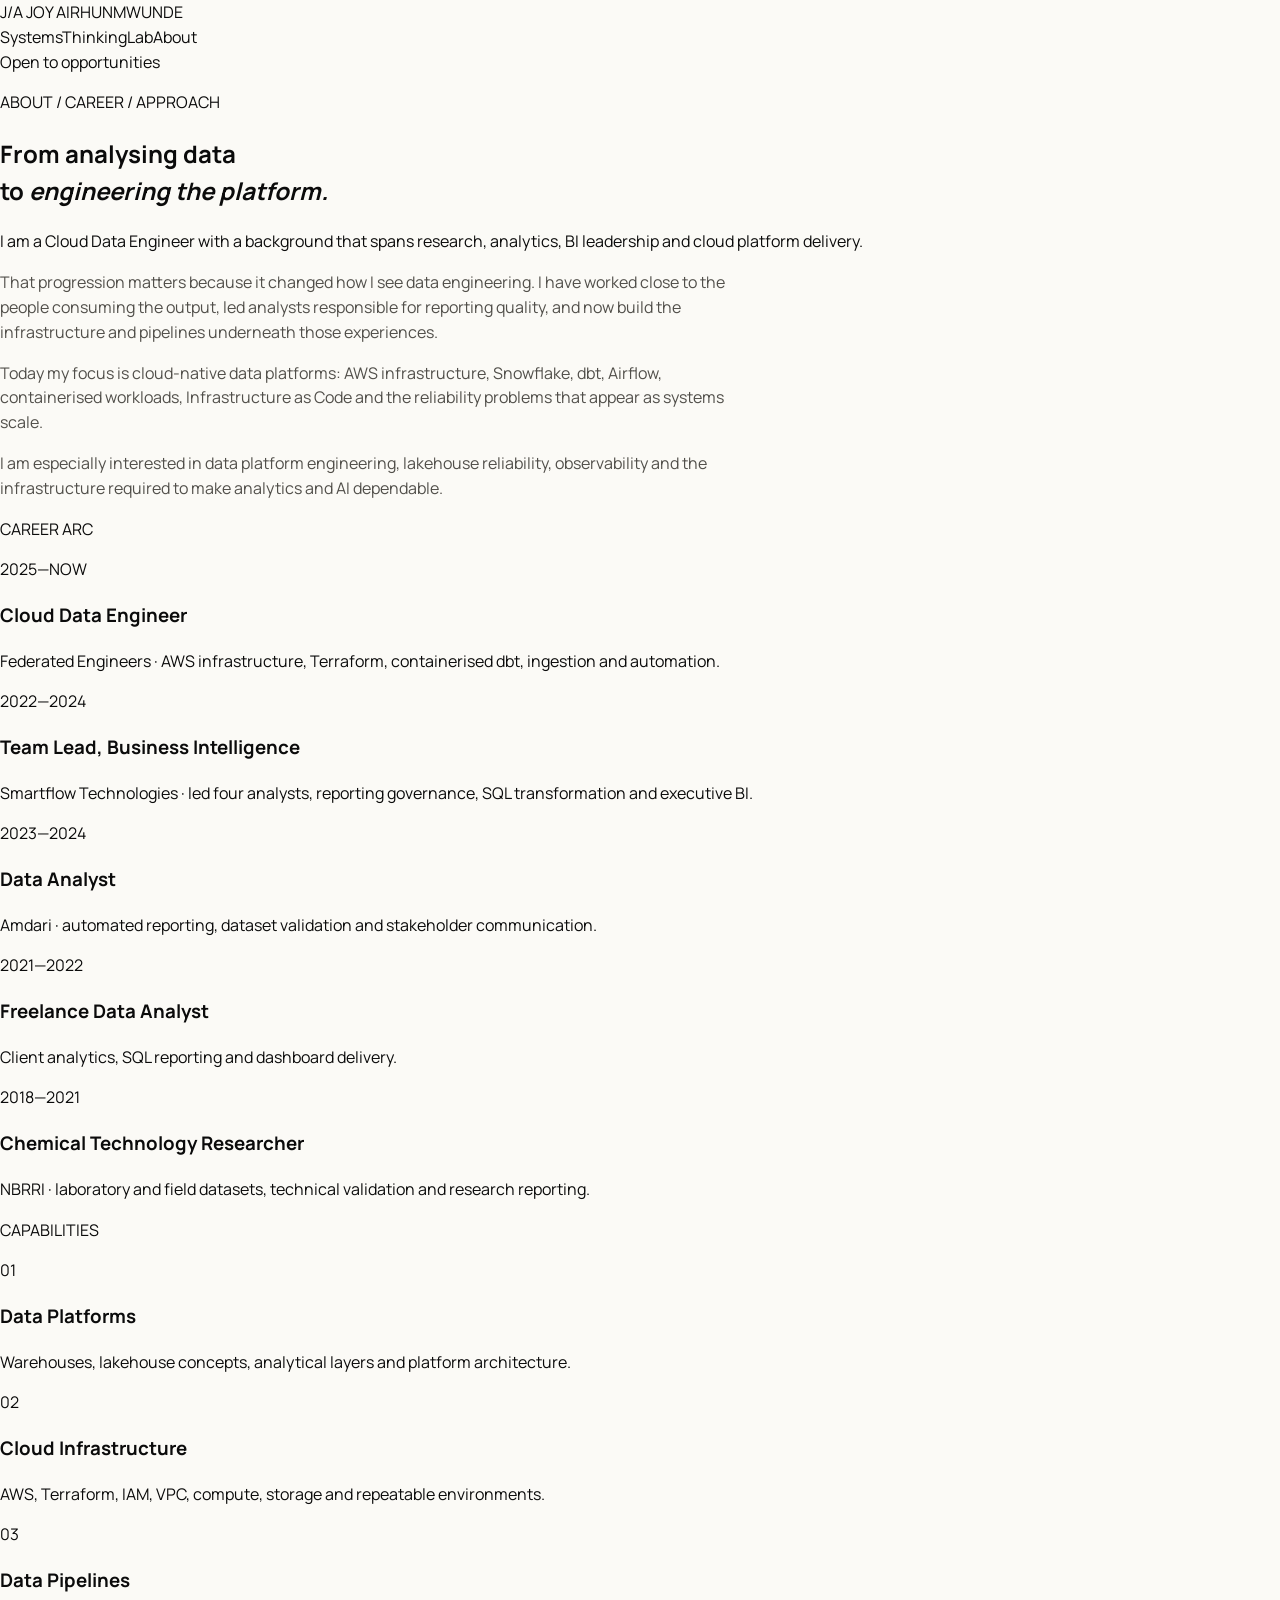
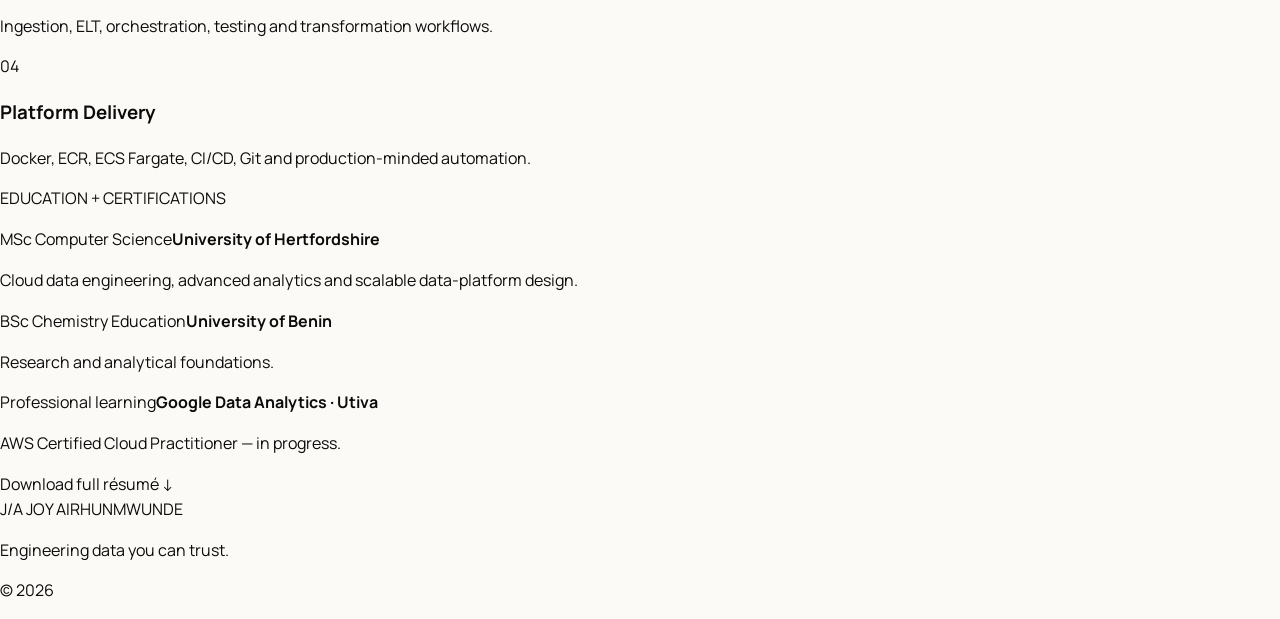
==== about.html @ 8284848e "Add files via upload" ====
<!doctype html><html lang="en"><head><meta charset="utf-8"><meta name="viewport" content="width=device-width,initial-scale=1"><title>About — Joy Airhunmwunde</title><meta name="description" content="About Joy Airhunmwunde, cloud data engineer and data platform builder."><link rel="preconnect" href="https://fonts.googleapis.com"><link rel="preconnect" href="https://fonts.gstatic.com" crossorigin><link href="https://fonts.googleapis.com/css2?family=DM+Mono:wght@400;500&family=Manrope:wght@400;500;600;700;800&display=swap" rel="stylesheet"><link rel="stylesheet" href="styles.css"></head><body>
<header class="site-nav"><a class="wordmark" href="index.html"><span>J/A</span> JOY AIRHUNMWUNDE</a><nav class="desktop-nav"><a href="systems.html">Systems</a><a href="thinking.html">Thinking</a><a href="lab.html">Lab</a><a class="active" href="about.html">About</a></nav><div class="nav-end"><a class="availability" href="mailto:airhunmwundejoy@gmail.com"><i></i> Open to opportunities</a><button class="menu-toggle">Menu</button></div></header><div class="mobile-menu"><a href="systems.html">Systems</a><a href="thinking.html">Thinking</a><a href="lab.html">Lab</a><a href="about.html">About</a></div>
<main><section class="page-hero light-section about-hero"><p class="mono reveal">ABOUT / CAREER / APPROACH</p><h1 class="reveal">From analysing data<br>to <em>engineering the platform.</em></h1></section>
<section class="story section light-section"><div class="story-lead reveal">I am a Cloud Data Engineer with a background that spans research, analytics, BI leadership and cloud platform delivery.</div><div class="story-copy reveal"><p>That progression matters because it changed how I see data engineering. I have worked close to the people consuming the output, led analysts responsible for reporting quality, and now build the infrastructure and pipelines underneath those experiences.</p><p>Today my focus is cloud-native data platforms: AWS infrastructure, Snowflake, dbt, Airflow, containerised workloads, Infrastructure as Code and the reliability problems that appear as systems scale.</p><p>I am especially interested in data platform engineering, lakehouse reliability, observability and the infrastructure required to make analytics and AI dependable.</p></div></section>
<section class="career section muted-section"><p class="section-label mono">CAREER ARC</p><div class="career-list"><article><span>2025—NOW</span><div><h3>Cloud Data Engineer</h3><p>Federated Engineers · AWS infrastructure, Terraform, containerised dbt, ingestion and automation.</p></div></article><article><span>2022—2024</span><div><h3>Team Lead, Business Intelligence</h3><p>Smartflow Technologies · led four analysts, reporting governance, SQL transformation and executive BI.</p></div></article><article><span>2023—2024</span><div><h3>Data Analyst</h3><p>Amdari · automated reporting, dataset validation and stakeholder communication.</p></div></article><article><span>2021—2022</span><div><h3>Freelance Data Analyst</h3><p>Client analytics, SQL reporting and dashboard delivery.</p></div></article><article><span>2018—2021</span><div><h3>Chemical Technology Researcher</h3><p>NBRRI · laboratory and field datasets, technical validation and research reporting.</p></div></article></div></section>
<section class="capabilities section dark-section"><p class="section-label mono">CAPABILITIES</p><div class="cap-grid"><article><span>01</span><h3>Data Platforms</h3><p>Warehouses, lakehouse concepts, analytical layers and platform architecture.</p></article><article><span>02</span><h3>Cloud Infrastructure</h3><p>AWS, Terraform, IAM, VPC, compute, storage and repeatable environments.</p></article><article><span>03</span><h3>Data Pipelines</h3><p>Ingestion, ELT, orchestration, testing and transformation workflows.</p></article><article><span>04</span><h3>Platform Delivery</h3><p>Docker, ECR, ECS Fargate, CI/CD, Git and production-minded automation.</p></article></div></section>
<section class="credentials section light-section"><p class="section-label mono">EDUCATION + CERTIFICATIONS</p><div class="credential-grid"><article><span>MSc Computer Science</span><b>University of Hertfordshire</b><p>Cloud data engineering, advanced analytics and scalable data-platform design.</p></article><article><span>BSc Chemistry Education</span><b>University of Benin</b><p>Research and analytical foundations.</p></article><article><span>Professional learning</span><b>Google Data Analytics · Utiva</b><p>AWS Certified Cloud Practitioner — in progress.</p></article></div><a class="resume-button" href="Joy_Airhunmwunde_Resume.docx" download>Download full résumé ↓</a></section>
</main><footer><a class="wordmark" href="index.html"><span>J/A</span> JOY AIRHUNMWUNDE</a><p>Engineering data you can trust.</p><p>© <span id="year"></span></p></footer><script src="script.js"></script></body></html>
---- styles.css ----
:root{--ink:#0b0b0b;--paper:#f4f0e8;--paper2:#fbfaf6;--lime:#d6f04a;--olive:#9da62d;--line:#d7d0c4;--muted:#6e6a63;--serif:'Playfair Display',Georgia,serif;--sans:'Manrope',Arial,sans-serif;--max:1440px}
*{box-sizing:border-box}html{scroll-behavior:smooth}body{margin:0;background:var(--paper2);color:var(--ink);font-family:var(--sans);line-height:1.55}a{text-decoration:none;color:inherit}img{max-width:100%;display:block}.eyebrow{font-size:11px;letter-spacing:.18em;text-transform:uppercase;font-weight:700;color:#899126;margin:0 0 14px}.editorial-nav{height:74px;background:#050505;color:#fff;display:grid;grid-template-columns:1fr auto 1fr;align-items:center;padding:0 4vw;position:sticky;top:0;z-index:50;border-bottom:1px solid #181818}.joymark{font:600 22px var(--sans);letter-spacing:.06em}.joymark span{color:var(--lime)}.editorial-nav nav{display:flex;gap:34px;font-size:11px;text-transform:uppercase;letter-spacing:.08em}.editorial-nav nav a{padding:28px 0 22px;border-bottom:2px solid transparent}.editorial-nav nav a:hover{border-color:var(--lime)}.nav-resume{justify-self:end;border:1px solid #706f64;border-radius:4px;padding:11px 17px;font-size:11px;text-transform:uppercase;letter-spacing:.08em}.menu-toggle{display:none;background:none;border:0;color:#fff}.mobile-menu{display:none}
.editorial-hero{min-height:650px;background:#111;color:#fff;display:grid;grid-template-columns:.95fr 1.05fr;position:relative;overflow:hidden}.hero-copy{padding:88px 5.5vw 72px;display:flex;flex-direction:column;justify-content:center;background:radial-gradient(circle at 70% 35%,#242115 0,transparent 42%),linear-gradient(105deg,#0b0b0b 0%,#16140e 100%)}.hero-copy h1{font:600 clamp(64px,7vw,112px)/.92 var(--serif);margin:0 0 24px}.hero-copy h1 em{font-style:normal;color:var(--lime)}.hero-copy h2{font:500 clamp(22px,2vw,34px)/1.25 var(--serif);max-width:650px;margin:0 0 18px}.lede{max-width:670px;color:#d8d3c9;font-size:16px}.hero-actions{display:flex;gap:18px;align-items:center;margin-top:28px}.primary-btn{background:var(--lime);color:#0a0a0a;padding:15px 22px;font-size:11px;font-weight:800;text-transform:uppercase;letter-spacing:.06em;border-radius:2px}.quiet-link{font-size:12px;text-transform:uppercase;letter-spacing:.06em}.hero-photo{min-height:650px}.photo-slot{position:relative;overflow:hidden;background:linear-gradient(145deg,#29271e,#0f0f0f)}.photo-slot:before{content:"";position:absolute;inset:0;background:repeating-linear-gradient(135deg,rgba(255,255,255,.025) 0 1px,transparent 1px 20px)}.photo-label{position:absolute;left:28px;bottom:26px;padding:14px 16px;background:rgba(0,0,0,.58);backdrop-filter:blur(10px);color:#fff;border:1px solid rgba(255,255,255,.18);display:grid;gap:2px;z-index:2}.photo-label span{color:var(--lime);font-size:10px}.photo-label b{font-size:11px;letter-spacing:.12em}.photo-label small{font-size:10px;color:#cac6bc}.vertical-note{position:absolute;right:14px;top:50%;writing-mode:vertical-rl;transform:rotate(180deg);font-size:9px;letter-spacing:.22em;color:#89836f}.intro-strip{background:#050505;color:#d9d4c8;display:flex;justify-content:center;gap:34px;padding:16px 20px;font-size:10px;text-transform:uppercase;letter-spacing:.12em}.intro-strip span{color:var(--lime)}
.story-section{max-width:var(--max);margin:auto;display:grid;grid-template-columns:70px .8fr 1.35fr;gap:42px;padding:92px 4vw}.section-number{font:600 15px var(--serif);color:#8f8b82}.story-photo{min-height:430px;background:linear-gradient(145deg,#514c3c,#171612)}.story-copy h2{font:600 clamp(34px,4vw,62px)/1.08 var(--serif);margin:0 0 24px}.story-copy h2 em{color:#777d1d;font-weight:500}.story-copy p{color:#514f4a;max-width:760px}.text-arrow{display:inline-block;margin-top:15px;font-size:11px;text-transform:uppercase;letter-spacing:.08em;border-bottom:1px solid #111;padding-bottom:4px}
.journey{border-top:1px solid var(--line);border-bottom:1px solid var(--line);padding:44px 4vw;max-width:var(--max);margin:auto}.journey-line{display:grid;grid-template-columns:1fr auto 1fr auto 1fr auto 1fr;align-items:center;gap:24px}.journey-line div{display:grid;gap:3px}.journey-line span{font-size:10px;color:#8f8b82}.journey-line b{font:600 20px var(--serif)}.journey-line small{font-size:11px;color:var(--muted)}.journey-line i{font-style:normal;color:#a7a098}.journey-line .active b{color:#899126}
.graduation-section{max-width:var(--max);margin:70px auto 0;display:grid;grid-template-columns:1.05fr .95fr;background:#e8e0d3}.grad-photo{min-height:580px;background:linear-gradient(155deg,#394532,#9da68e 40%,#18201b)}.grad-copy{padding:70px 5vw}.grad-copy h2{font:600 clamp(60px,7vw,112px)/.9 var(--serif);margin:0}.grad-copy h2 span{color:#8d971b}.grad-copy h3{font:600 clamp(30px,3vw,48px) var(--serif);margin:16px 0 26px}.grad-copy>p{color:#57534c;max-width:600px}.grad-research{margin-top:42px;padding-top:26px;border-top:1px solid #bfb6a7;display:grid;gap:8px}.grad-research small{font-size:9px;letter-spacing:.15em}.grad-research b{font:600 18px var(--serif)}.grad-research a{font-size:10px;text-transform:uppercase;letter-spacing:.08em;color:#747c13;margin-top:8px}
.selected-work{margin-top:0;background:#050505;color:#fff;padding:88px 4vw}.work-head{max-width:var(--max);margin:auto;display:flex;justify-content:space-between;align-items:end;gap:50px;padding-bottom:44px}.work-head h2{font:600 clamp(44px,5vw,75px)/1 var(--serif);margin:0}.work-head h2 em{color:var(--lime)}.work-head>p{max-width:480px;color:#b9b4aa}.editorial-project{max-width:var(--max);margin:0 auto;border-top:1px solid #242424;display:grid;grid-template-columns:70px 1.2fr 1fr;gap:42px;padding:46px 0;align-items:center}.editorial-project.reverse .project-visual{order:3}.project-index{font:600 18px var(--serif);color:var(--lime)}.project-copy h3{font:600 clamp(34px,4vw,56px) var(--serif);margin:0 0 12px}.project-copy p{color:#b9b4aa}.project-copy>a{font-size:10px;text-transform:uppercase;letter-spacing:.09em;color:var(--lime)}.project-tags{font-size:9px;letter-spacing:.12em;color:#8c887f;margin:22px 0}.project-visual{min-height:270px;border:1px solid #2a2a2a;background:#0c0c0c;display:flex;align-items:center;justify-content:center;gap:12px;padding:24px;overflow:hidden;position:relative}.project-visual:after{content:"";position:absolute;inset:0;background:radial-gradient(circle at 60% 40%,rgba(214,240,74,.12),transparent 30%)}.cloud-visual span{border:1px solid #494949;padding:12px 14px;font-size:11px;z-index:1}.cloud-visual i{color:var(--lime);font-style:normal;z-index:1}.migration-visual{flex-direction:column;text-align:center}.migration-visual strong{font:600 58px var(--serif);color:var(--lime)}.migration-visual small{color:#aaa}.migration-visual div{font-size:10px;color:#ded9d0}.migration-visual i{font-style:normal;color:var(--lime)}.research-visual{display:grid;grid-template-columns:repeat(3,1fr);gap:10px}.research-visual div{padding:28px 12px;border:1px solid #282828;text-align:center;z-index:1}.research-visual strong{display:block;font:600 36px var(--serif);color:var(--lime)}.research-visual small{font-size:9px;color:#999}
.philosophy-editorial{max-width:var(--max);margin:auto;padding:90px 4vw}.philosophy-editorial h2{font:600 clamp(40px,5vw,70px)/1.05 var(--serif);max-width:900px;margin:0 0 50px}.philosophy-editorial h2 em{color:#838b1a}.principles{display:grid;grid-template-columns:repeat(3,1fr);gap:1px;background:var(--line);border:1px solid var(--line)}.principles article{background:var(--paper2);padding:34px}.principles span{font-size:10px;color:#999}.principles h3{font:600 23px var(--serif)}.principles p{color:var(--muted);font-size:13px}
.beyond{background:#ede8dd;padding:82px 4vw;display:grid;grid-template-columns:.8fr 1.2fr;gap:60px}.beyond-copy{max-width:540px;justify-self:end}.beyond h2{font:600 clamp(40px,5vw,68px)/1.05 var(--serif);margin:0 0 20px}.beyond h2 em{color:#80881b}.primary-btn.dark{background:#101010;color:#fff;display:inline-block;margin-top:18px}.beyond-grid{display:grid;grid-template-columns:repeat(3,1fr);gap:14px}.beyond-grid a{background:#f8f5ee;border:1px solid #d9d1c2;padding:28px;min-height:220px;display:flex;flex-direction:column}.beyond-grid small{font-size:9px;letter-spacing:.12em;color:#8d941d}.beyond-grid b{font:600 21px var(--serif);margin:24px 0 auto}.beyond-grid span{font-size:10px;text-transform:uppercase;letter-spacing:.08em}
.photo-break{min-height:450px;background:linear-gradient(110deg,#302d27,#0c0c0c);max-width:var(--max);margin:0 auto;display:flex;align-items:center;justify-content:center}.photo-break blockquote{position:relative;z-index:2;color:#fff;font:600 clamp(32px,4vw,58px) var(--serif);max-width:900px;text-align:center;padding:40px}.editorial-contact{background:#050505;color:#fff;padding:100px 4vw;text-align:center}.editorial-contact h2{font:600 clamp(56px,7vw,110px)/.92 var(--serif);margin:0}.editorial-contact h2 em{color:var(--lime)}.editorial-contact>p{max-width:700px;margin:28px auto;color:#b9b4aa}.contact-links{display:flex;justify-content:center;gap:14px;flex-wrap:wrap}.contact-links a{border:1px solid #444;padding:12px 18px;font-size:10px;text-transform:uppercase;letter-spacing:.09em}.editorial-footer{background:#050505;color:#8d8a84;border-top:1px solid #1c1c1c;padding:28px 4vw;display:flex;justify-content:space-between;align-items:center;font-size:10px}.editorial-footer .joymark{color:#fff}
/* internal pages */.inner-page{background:var(--paper2)}.inner-hero{padding:120px 5vw 70px;background:#0a0a0a;color:#fff}.inner-hero h1{font:600 clamp(58px,8vw,120px)/.9 var(--serif);margin:0}.inner-hero p{max-width:720px;color:#c7c1b7}.content-wrap{max-width:1200px;margin:auto;padding:80px 4vw}.case{padding:45px 0;border-bottom:1px solid var(--line)}.case h2{font:600 44px var(--serif)}.case-grid{display:grid;grid-template-columns:.7fr 1.3fr;gap:50px}.case aside{font-size:11px;text-transform:uppercase;letter-spacing:.1em;color:#7a796f}.case p{color:#5d5952}.note-grid{display:grid;grid-template-columns:repeat(2,1fr);gap:20px}.note{padding:30px;border:1px solid var(--line);background:#fff}.note h2{font:600 30px var(--serif)}
@media(max-width:980px){.editorial-nav{grid-template-columns:1fr auto}.editorial-nav nav,.nav-resume{display:none}.menu-toggle{display:block}.editorial-nav.open + .mobile-menu{display:flex}.mobile-menu{position:fixed;top:74px;left:0;right:0;background:#090909;color:#fff;z-index:49;flex-direction:column;padding:24px 5vw;gap:18px}.editorial-hero,.story-section,.graduation-section,.beyond{grid-template-columns:1fr}.hero-photo{min-height:520px}.vertical-note{display:none}.story-section{grid-template-columns:1fr}.section-number{display:none}.journey-line{grid-template-columns:1fr 1fr;gap:24px}.journey-line i{display:none}.editorial-project,.editorial-project.reverse{grid-template-columns:1fr}.editorial-project.reverse .project-visual{order:initial}.project-index{display:none}.principles,.beyond-grid{grid-template-columns:1fr}.beyond-copy{justify-self:start}.case-grid,.note-grid{grid-template-columns:1fr}}
@media(max-width:620px){.editorial-nav{padding:0 20px}.hero-copy{padding:64px 22px}.editorial-hero{grid-template-columns:1fr}.hero-copy h1{font-size:62px}.hero-photo{min-height:420px}.intro-strip{display:none}.story-section,.journey,.selected-work,.philosophy-editorial,.beyond,.editorial-contact{padding-left:22px;padding-right:22px}.story-photo{min-height:360px}.journey-line{grid-template-columns:1fr}.grad-copy{padding:52px 24px}.grad-photo{min-height:420px}.work-head{display:block}.work-head>p{margin-top:20px}.project-visual{min-height:230px}.research-visual{grid-template-columns:1fr}.editorial-footer{padding:24px 22px;flex-direction:column;gap:8px}.contact-links{flex-direction:column}.contact-links a{width:100%}}
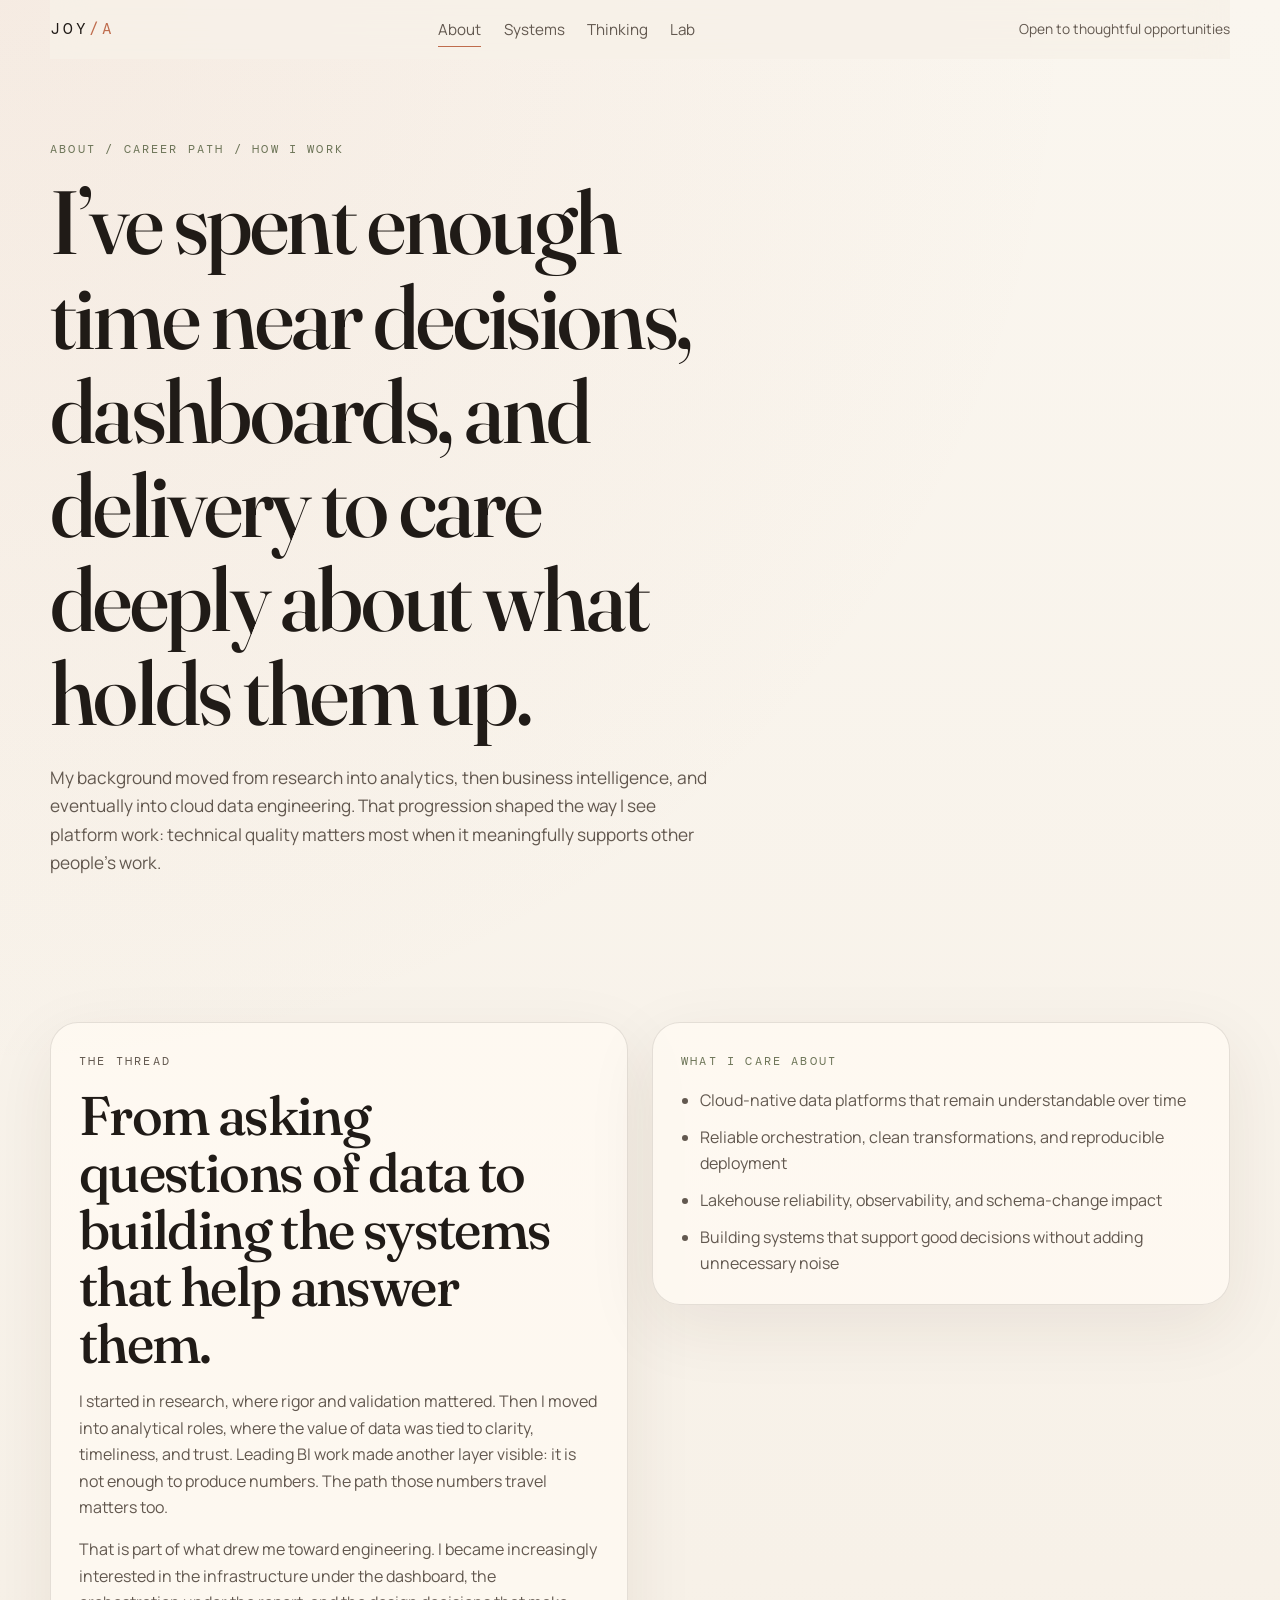
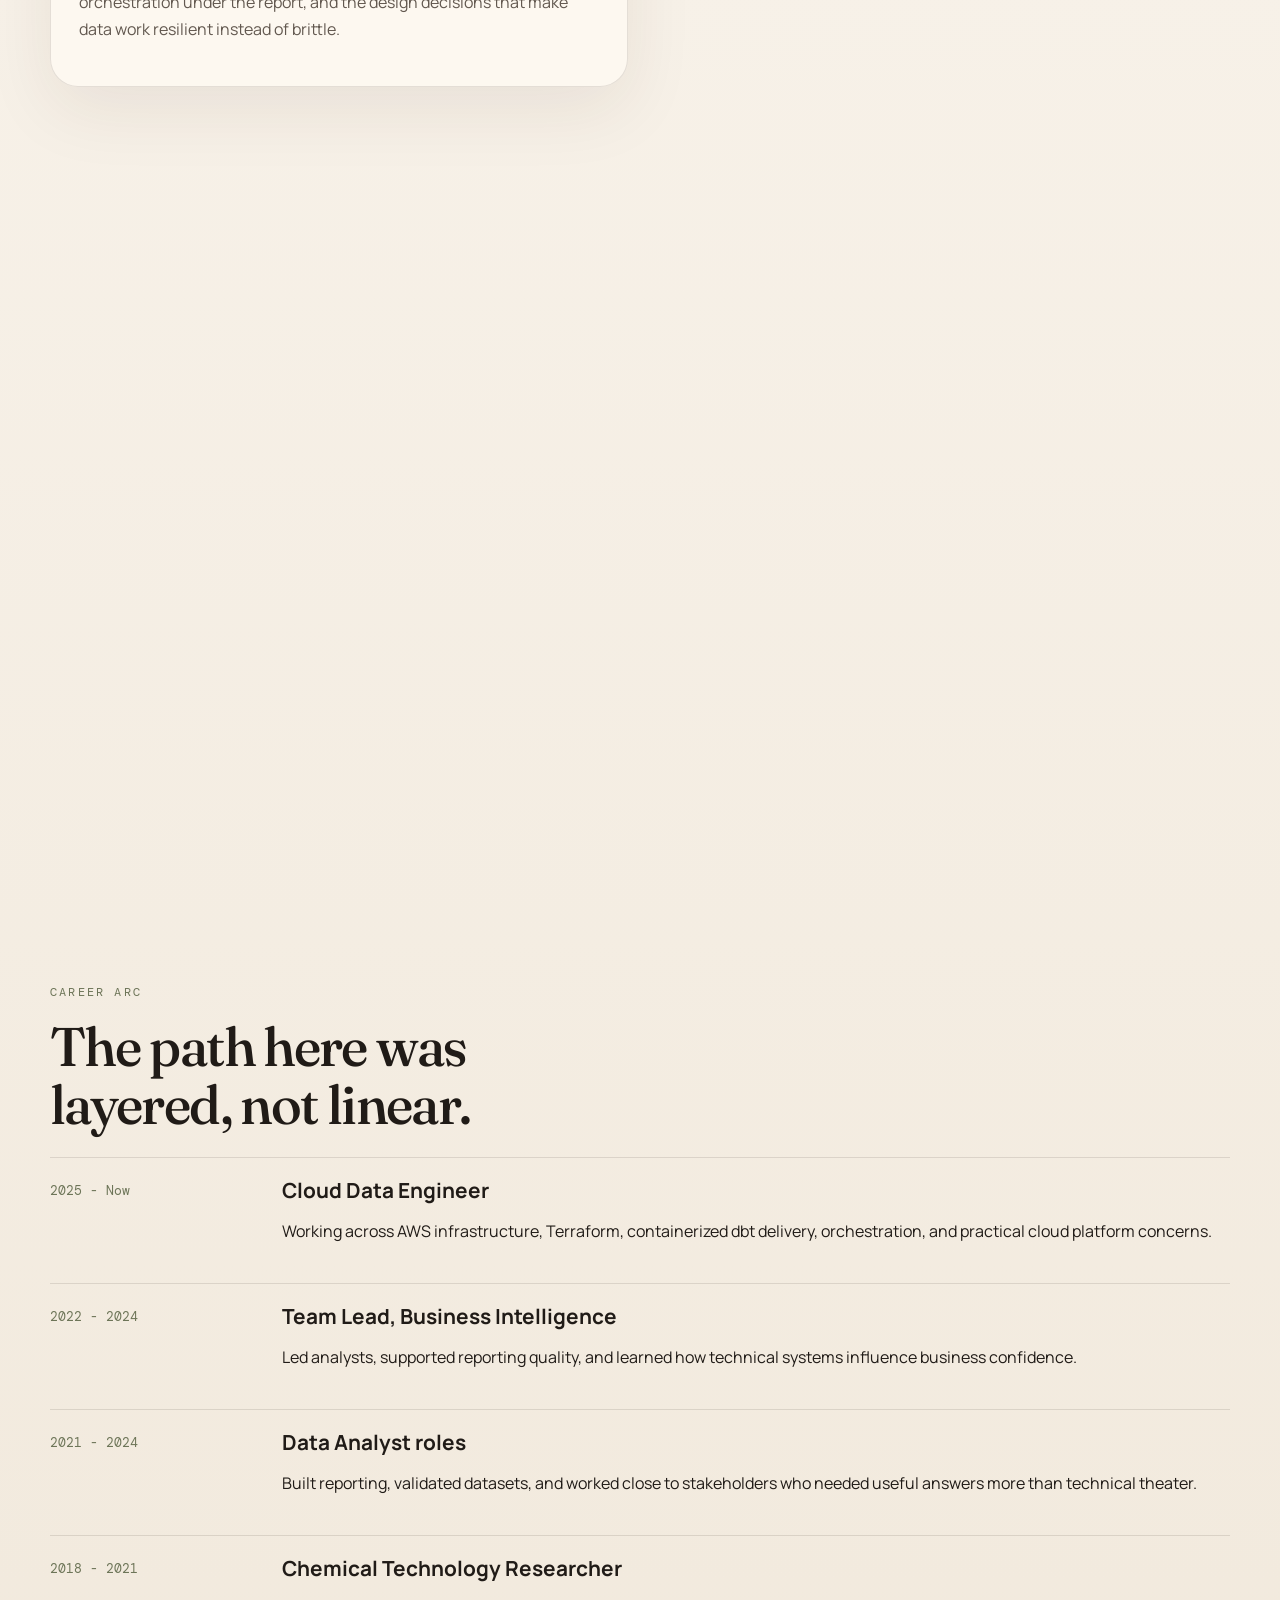
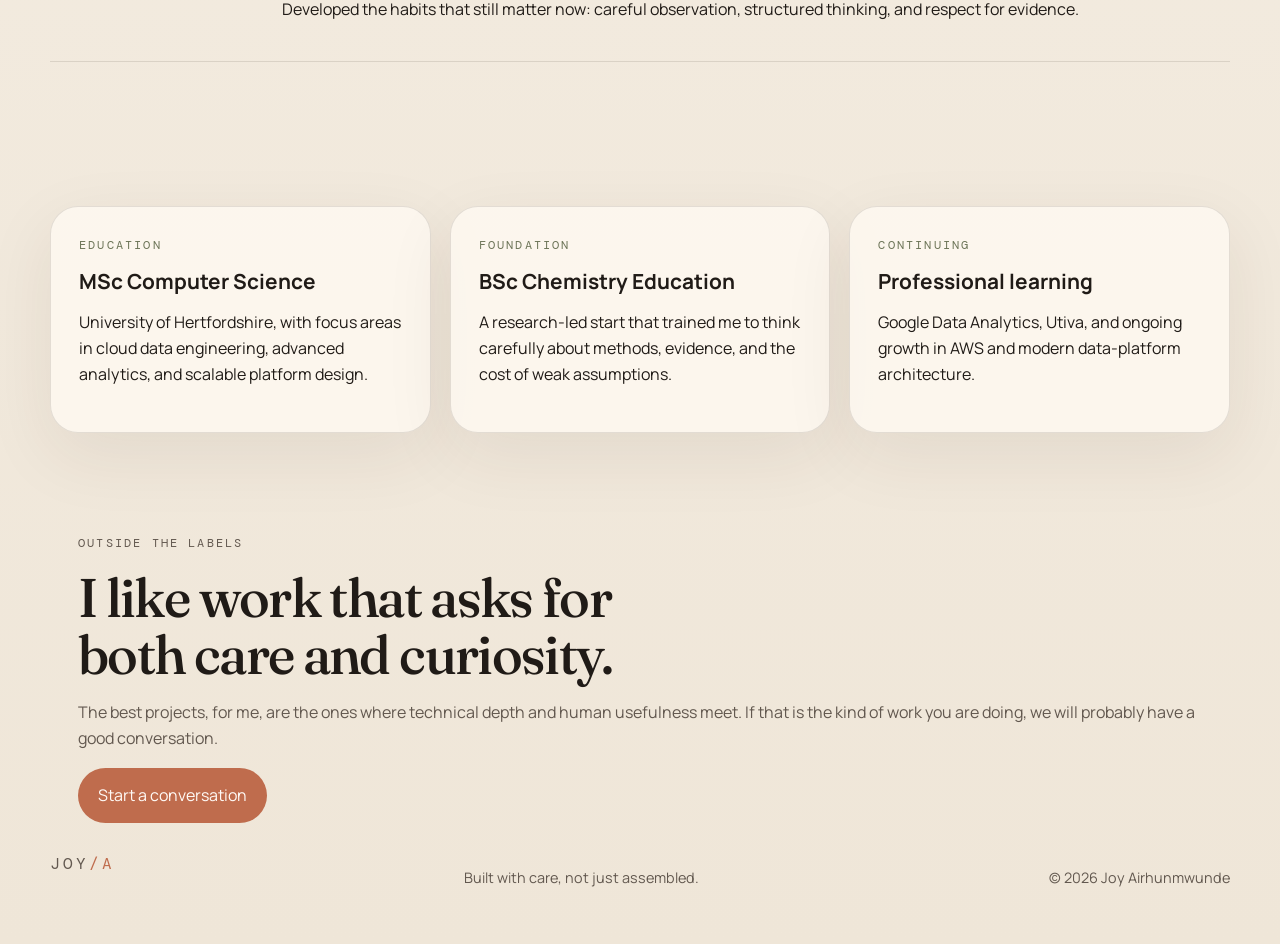
==== commit da6bb084: "Add files via upload" ====
--- a/about.html
+++ b/about.html
@@ -1,8 +1,156 @@
-<!doctype html><html lang="en"><head><meta charset="utf-8"><meta name="viewport" content="width=device-width,initial-scale=1"><title>About — Joy Airhunmwunde</title><meta name="description" content="About Joy Airhunmwunde, cloud data engineer and data platform builder."><link rel="preconnect" href="https://fonts.googleapis.com"><link rel="preconnect" href="https://fonts.gstatic.com" crossorigin><link href="https://fonts.googleapis.com/css2?family=DM+Mono:wght@400;500&family=Manrope:wght@400;500;600;700;800&display=swap" rel="stylesheet"><link rel="stylesheet" href="styles.css"></head><body>
-<header class="site-nav"><a class="wordmark" href="index.html"><span>J/A</span> JOY AIRHUNMWUNDE</a><nav class="desktop-nav"><a href="systems.html">Systems</a><a href="thinking.html">Thinking</a><a href="lab.html">Lab</a><a class="active" href="about.html">About</a></nav><div class="nav-end"><a class="availability" href="mailto:airhunmwundejoy@gmail.com"><i></i> Open to opportunities</a><button class="menu-toggle">Menu</button></div></header><div class="mobile-menu"><a href="systems.html">Systems</a><a href="thinking.html">Thinking</a><a href="lab.html">Lab</a><a href="about.html">About</a></div>
-<main><section class="page-hero light-section about-hero"><p class="mono reveal">ABOUT / CAREER / APPROACH</p><h1 class="reveal">From analysing data<br>to <em>engineering the platform.</em></h1></section>
-<section class="story section light-section"><div class="story-lead reveal">I am a Cloud Data Engineer with a background that spans research, analytics, BI leadership and cloud platform delivery.</div><div class="story-copy reveal"><p>That progression matters because it changed how I see data engineering. I have worked close to the people consuming the output, led analysts responsible for reporting quality, and now build the infrastructure and pipelines underneath those experiences.</p><p>Today my focus is cloud-native data platforms: AWS infrastructure, Snowflake, dbt, Airflow, containerised workloads, Infrastructure as Code and the reliability problems that appear as systems scale.</p><p>I am especially interested in data platform engineering, lakehouse reliability, observability and the infrastructure required to make analytics and AI dependable.</p></div></section>
-<section class="career section muted-section"><p class="section-label mono">CAREER ARC</p><div class="career-list"><article><span>2025—NOW</span><div><h3>Cloud Data Engineer</h3><p>Federated Engineers · AWS infrastructure, Terraform, containerised dbt, ingestion and automation.</p></div></article><article><span>2022—2024</span><div><h3>Team Lead, Business Intelligence</h3><p>Smartflow Technologies · led four analysts, reporting governance, SQL transformation and executive BI.</p></div></article><article><span>2023—2024</span><div><h3>Data Analyst</h3><p>Amdari · automated reporting, dataset validation and stakeholder communication.</p></div></article><article><span>2021—2022</span><div><h3>Freelance Data Analyst</h3><p>Client analytics, SQL reporting and dashboard delivery.</p></div></article><article><span>2018—2021</span><div><h3>Chemical Technology Researcher</h3><p>NBRRI · laboratory and field datasets, technical validation and research reporting.</p></div></article></div></section>
-<section class="capabilities section dark-section"><p class="section-label mono">CAPABILITIES</p><div class="cap-grid"><article><span>01</span><h3>Data Platforms</h3><p>Warehouses, lakehouse concepts, analytical layers and platform architecture.</p></article><article><span>02</span><h3>Cloud Infrastructure</h3><p>AWS, Terraform, IAM, VPC, compute, storage and repeatable environments.</p></article><article><span>03</span><h3>Data Pipelines</h3><p>Ingestion, ELT, orchestration, testing and transformation workflows.</p></article><article><span>04</span><h3>Platform Delivery</h3><p>Docker, ECR, ECS Fargate, CI/CD, Git and production-minded automation.</p></article></div></section>
-<section class="credentials section light-section"><p class="section-label mono">EDUCATION + CERTIFICATIONS</p><div class="credential-grid"><article><span>MSc Computer Science</span><b>University of Hertfordshire</b><p>Cloud data engineering, advanced analytics and scalable data-platform design.</p></article><article><span>BSc Chemistry Education</span><b>University of Benin</b><p>Research and analytical foundations.</p></article><article><span>Professional learning</span><b>Google Data Analytics · Utiva</b><p>AWS Certified Cloud Practitioner — in progress.</p></article></div><a class="resume-button" href="Joy_Airhunmwunde_Resume.docx" download>Download full résumé ↓</a></section>
-</main><footer><a class="wordmark" href="index.html"><span>J/A</span> JOY AIRHUNMWUNDE</a><p>Engineering data you can trust.</p><p>© <span id="year"></span></p></footer><script src="script.js"></script></body></html>
+<!doctype html>
+<html lang="en">
+<head>
+  <meta charset="utf-8">
+  <meta name="viewport" content="width=device-width, initial-scale=1">
+  <meta name="description" content="About Joy Airhunmwunde, a cloud data engineer with roots in research, analytics, and BI leadership.">
+  <title>About | Joy Airhunmwunde</title>
+  <link rel="preconnect" href="https://fonts.googleapis.com">
+  <link rel="preconnect" href="https://fonts.gstatic.com" crossorigin>
+  <link href="https://fonts.googleapis.com/css2?family=DM+Mono:wght@400;500&family=Fraunces:opsz,wght,SOFT@9..144,500,50&family=Manrope:wght@400;500;600;700;800&display=swap" rel="stylesheet">
+  <link rel="stylesheet" href="styles.css">
+</head>
+<body>
+  <header class="site-header">
+    <a class="site-mark" href="index.html">JOY<span>/A</span></a>
+    <nav class="site-nav" aria-label="Primary navigation">
+      <a class="is-active" href="about.html">About</a>
+      <a href="systems.html">Systems</a>
+      <a href="thinking.html">Thinking</a>
+      <a href="lab.html">Lab</a>
+    </nav>
+    <div class="site-actions">
+      <a class="header-note" href="mailto:airhunmwundejoy@gmail.com">Open to thoughtful opportunities</a>
+      <button class="menu-toggle" type="button" aria-expanded="false" aria-controls="mobileMenu">Menu</button>
+    </div>
+  </header>
+
+  <div class="mobile-menu" id="mobileMenu">
+    <a href="about.html">About</a>
+    <a href="systems.html">Systems</a>
+    <a href="thinking.html">Thinking</a>
+    <a href="lab.html">Lab</a>
+  </div>
+
+  <main>
+    <section class="page-hero reveal">
+      <p class="eyebrow">ABOUT / CAREER PATH / HOW I WORK</p>
+      <h1>I’ve spent enough time near decisions, dashboards, and delivery to care deeply about what holds them up.</h1>
+      <p class="page-intro">My background moved from research into analytics, then business intelligence, and eventually into cloud data engineering. That progression shaped the way I see platform work: technical quality matters most when it meaningfully supports other people’s work.</p>
+    </section>
+
+    <section class="section two-column">
+      <div class="essay-card reveal">
+        <p class="card-kicker">THE THREAD</p>
+        <h2>From asking questions of data to building the systems that help answer them.</h2>
+        <p>I started in research, where rigor and validation mattered. Then I moved into analytical roles, where the value of data was tied to clarity, timeliness, and trust. Leading BI work made another layer visible: it is not enough to produce numbers. The path those numbers travel matters too.</p>
+        <p>That is part of what drew me toward engineering. I became increasingly interested in the infrastructure under the dashboard, the orchestration under the report, and the design decisions that make data work resilient instead of brittle.</p>
+      </div>
+      <aside class="aside-card reveal delay-1">
+        <p class="card-kicker">WHAT I CARE ABOUT</p>
+        <ul class="micro-list">
+          <li>Cloud-native data platforms that remain understandable over time</li>
+          <li>Reliable orchestration, clean transformations, and reproducible deployment</li>
+          <li>Lakehouse reliability, observability, and schema-change impact</li>
+          <li>Building systems that support good decisions without adding unnecessary noise</li>
+        </ul>
+      </aside>
+    </section>
+
+    <section class="section editorial-gallery">
+      <div class="section-heading reveal">
+        <p class="eyebrow">EDITORIAL IMAGE SPACE</p>
+        <h2>A cleaner way to introduce the person behind the work.</h2>
+      </div>
+      <div class="gallery-layout reveal delay-1">
+        <article class="photo-slot photo-slot-portrait">
+          <div class="photo-slot-label">
+            <strong>About Portrait</strong>
+            <span>Closer, more personal image</span>
+          </div>
+        </article>
+        <article class="photo-slot photo-slot-editorial">
+          <div class="photo-slot-label">
+            <strong>Career Milestone Image</strong>
+            <span>Graduation, event, or feature photo</span>
+          </div>
+        </article>
+        <article class="gallery-note">
+          <p class="card-kicker">WHY THIS MATTERS</p>
+          <p>Reference sites like the one you shared feel stronger because the photography does some of the storytelling. These framed slots are ready for that, so the site can become much more premium as soon as the images arrive.</p>
+        </article>
+      </div>
+    </section>
+
+    <section class="section timeline-section">
+      <div class="section-heading reveal">
+        <p class="eyebrow">CAREER ARC</p>
+        <h2>The path here was layered, not linear.</h2>
+      </div>
+      <div class="timeline-list">
+        <article class="timeline-item reveal">
+          <span>2025 - Now</span>
+          <div>
+            <h3>Cloud Data Engineer</h3>
+            <p>Working across AWS infrastructure, Terraform, containerized dbt delivery, orchestration, and practical cloud platform concerns.</p>
+          </div>
+        </article>
+        <article class="timeline-item reveal delay-1">
+          <span>2022 - 2024</span>
+          <div>
+            <h3>Team Lead, Business Intelligence</h3>
+            <p>Led analysts, supported reporting quality, and learned how technical systems influence business confidence.</p>
+          </div>
+        </article>
+        <article class="timeline-item reveal delay-2">
+          <span>2021 - 2024</span>
+          <div>
+            <h3>Data Analyst roles</h3>
+            <p>Built reporting, validated datasets, and worked close to stakeholders who needed useful answers more than technical theater.</p>
+          </div>
+        </article>
+        <article class="timeline-item reveal delay-3">
+          <span>2018 - 2021</span>
+          <div>
+            <h3>Chemical Technology Researcher</h3>
+            <p>Developed the habits that still matter now: careful observation, structured thinking, and respect for evidence.</p>
+          </div>
+        </article>
+      </div>
+    </section>
+
+    <section class="section credentials-grid">
+      <article class="credential-card reveal">
+        <p class="card-kicker">EDUCATION</p>
+        <h3>MSc Computer Science</h3>
+        <p>University of Hertfordshire, with focus areas in cloud data engineering, advanced analytics, and scalable platform design.</p>
+      </article>
+      <article class="credential-card reveal delay-1">
+        <p class="card-kicker">FOUNDATION</p>
+        <h3>BSc Chemistry Education</h3>
+        <p>A research-led start that trained me to think carefully about methods, evidence, and the cost of weak assumptions.</p>
+      </article>
+      <article class="credential-card reveal delay-2">
+        <p class="card-kicker">CONTINUING</p>
+        <h3>Professional learning</h3>
+        <p>Google Data Analytics, Utiva, and ongoing growth in AWS and modern data-platform architecture.</p>
+      </article>
+    </section>
+
+    <section class="section closing-note reveal">
+      <p class="eyebrow">OUTSIDE THE LABELS</p>
+      <h2>I like work that asks for both care and curiosity.</h2>
+      <p>The best projects, for me, are the ones where technical depth and human usefulness meet. If that is the kind of work you are doing, we will probably have a good conversation.</p>
+      <a class="button button-primary" href="mailto:airhunmwundejoy@gmail.com">Start a conversation</a>
+    </section>
+  </main>
+
+  <footer class="site-footer">
+    <a class="site-mark" href="index.html">JOY<span>/A</span></a>
+    <p>Built with care, not just assembled.</p>
+    <p>© <span id="year"></span> Joy Airhunmwunde</p>
+  </footer>
+
+  <script src="script.js"></script>
+</body>
+</html>
--- a/styles.css
+++ b/styles.css
@@ -1,13 +1,1092 @@
-:root{--ink:#0b0b0b;--paper:#f4f0e8;--paper2:#fbfaf6;--lime:#d6f04a;--olive:#9da62d;--line:#d7d0c4;--muted:#6e6a63;--serif:'Playfair Display',Georgia,serif;--sans:'Manrope',Arial,sans-serif;--max:1440px}
-*{box-sizing:border-box}html{scroll-behavior:smooth}body{margin:0;background:var(--paper2);color:var(--ink);font-family:var(--sans);line-height:1.55}a{text-decoration:none;color:inherit}img{max-width:100%;display:block}.eyebrow{font-size:11px;letter-spacing:.18em;text-transform:uppercase;font-weight:700;color:#899126;margin:0 0 14px}.editorial-nav{height:74px;background:#050505;color:#fff;display:grid;grid-template-columns:1fr auto 1fr;align-items:center;padding:0 4vw;position:sticky;top:0;z-index:50;border-bottom:1px solid #181818}.joymark{font:600 22px var(--sans);letter-spacing:.06em}.joymark span{color:var(--lime)}.editorial-nav nav{display:flex;gap:34px;font-size:11px;text-transform:uppercase;letter-spacing:.08em}.editorial-nav nav a{padding:28px 0 22px;border-bottom:2px solid transparent}.editorial-nav nav a:hover{border-color:var(--lime)}.nav-resume{justify-self:end;border:1px solid #706f64;border-radius:4px;padding:11px 17px;font-size:11px;text-transform:uppercase;letter-spacing:.08em}.menu-toggle{display:none;background:none;border:0;color:#fff}.mobile-menu{display:none}
-.editorial-hero{min-height:650px;background:#111;color:#fff;display:grid;grid-template-columns:.95fr 1.05fr;position:relative;overflow:hidden}.hero-copy{padding:88px 5.5vw 72px;display:flex;flex-direction:column;justify-content:center;background:radial-gradient(circle at 70% 35%,#242115 0,transparent 42%),linear-gradient(105deg,#0b0b0b 0%,#16140e 100%)}.hero-copy h1{font:600 clamp(64px,7vw,112px)/.92 var(--serif);margin:0 0 24px}.hero-copy h1 em{font-style:normal;color:var(--lime)}.hero-copy h2{font:500 clamp(22px,2vw,34px)/1.25 var(--serif);max-width:650px;margin:0 0 18px}.lede{max-width:670px;color:#d8d3c9;font-size:16px}.hero-actions{display:flex;gap:18px;align-items:center;margin-top:28px}.primary-btn{background:var(--lime);color:#0a0a0a;padding:15px 22px;font-size:11px;font-weight:800;text-transform:uppercase;letter-spacing:.06em;border-radius:2px}.quiet-link{font-size:12px;text-transform:uppercase;letter-spacing:.06em}.hero-photo{min-height:650px}.photo-slot{position:relative;overflow:hidden;background:linear-gradient(145deg,#29271e,#0f0f0f)}.photo-slot:before{content:"";position:absolute;inset:0;background:repeating-linear-gradient(135deg,rgba(255,255,255,.025) 0 1px,transparent 1px 20px)}.photo-label{position:absolute;left:28px;bottom:26px;padding:14px 16px;background:rgba(0,0,0,.58);backdrop-filter:blur(10px);color:#fff;border:1px solid rgba(255,255,255,.18);display:grid;gap:2px;z-index:2}.photo-label span{color:var(--lime);font-size:10px}.photo-label b{font-size:11px;letter-spacing:.12em}.photo-label small{font-size:10px;color:#cac6bc}.vertical-note{position:absolute;right:14px;top:50%;writing-mode:vertical-rl;transform:rotate(180deg);font-size:9px;letter-spacing:.22em;color:#89836f}.intro-strip{background:#050505;color:#d9d4c8;display:flex;justify-content:center;gap:34px;padding:16px 20px;font-size:10px;text-transform:uppercase;letter-spacing:.12em}.intro-strip span{color:var(--lime)}
-.story-section{max-width:var(--max);margin:auto;display:grid;grid-template-columns:70px .8fr 1.35fr;gap:42px;padding:92px 4vw}.section-number{font:600 15px var(--serif);color:#8f8b82}.story-photo{min-height:430px;background:linear-gradient(145deg,#514c3c,#171612)}.story-copy h2{font:600 clamp(34px,4vw,62px)/1.08 var(--serif);margin:0 0 24px}.story-copy h2 em{color:#777d1d;font-weight:500}.story-copy p{color:#514f4a;max-width:760px}.text-arrow{display:inline-block;margin-top:15px;font-size:11px;text-transform:uppercase;letter-spacing:.08em;border-bottom:1px solid #111;padding-bottom:4px}
-.journey{border-top:1px solid var(--line);border-bottom:1px solid var(--line);padding:44px 4vw;max-width:var(--max);margin:auto}.journey-line{display:grid;grid-template-columns:1fr auto 1fr auto 1fr auto 1fr;align-items:center;gap:24px}.journey-line div{display:grid;gap:3px}.journey-line span{font-size:10px;color:#8f8b82}.journey-line b{font:600 20px var(--serif)}.journey-line small{font-size:11px;color:var(--muted)}.journey-line i{font-style:normal;color:#a7a098}.journey-line .active b{color:#899126}
-.graduation-section{max-width:var(--max);margin:70px auto 0;display:grid;grid-template-columns:1.05fr .95fr;background:#e8e0d3}.grad-photo{min-height:580px;background:linear-gradient(155deg,#394532,#9da68e 40%,#18201b)}.grad-copy{padding:70px 5vw}.grad-copy h2{font:600 clamp(60px,7vw,112px)/.9 var(--serif);margin:0}.grad-copy h2 span{color:#8d971b}.grad-copy h3{font:600 clamp(30px,3vw,48px) var(--serif);margin:16px 0 26px}.grad-copy>p{color:#57534c;max-width:600px}.grad-research{margin-top:42px;padding-top:26px;border-top:1px solid #bfb6a7;display:grid;gap:8px}.grad-research small{font-size:9px;letter-spacing:.15em}.grad-research b{font:600 18px var(--serif)}.grad-research a{font-size:10px;text-transform:uppercase;letter-spacing:.08em;color:#747c13;margin-top:8px}
-.selected-work{margin-top:0;background:#050505;color:#fff;padding:88px 4vw}.work-head{max-width:var(--max);margin:auto;display:flex;justify-content:space-between;align-items:end;gap:50px;padding-bottom:44px}.work-head h2{font:600 clamp(44px,5vw,75px)/1 var(--serif);margin:0}.work-head h2 em{color:var(--lime)}.work-head>p{max-width:480px;color:#b9b4aa}.editorial-project{max-width:var(--max);margin:0 auto;border-top:1px solid #242424;display:grid;grid-template-columns:70px 1.2fr 1fr;gap:42px;padding:46px 0;align-items:center}.editorial-project.reverse .project-visual{order:3}.project-index{font:600 18px var(--serif);color:var(--lime)}.project-copy h3{font:600 clamp(34px,4vw,56px) var(--serif);margin:0 0 12px}.project-copy p{color:#b9b4aa}.project-copy>a{font-size:10px;text-transform:uppercase;letter-spacing:.09em;color:var(--lime)}.project-tags{font-size:9px;letter-spacing:.12em;color:#8c887f;margin:22px 0}.project-visual{min-height:270px;border:1px solid #2a2a2a;background:#0c0c0c;display:flex;align-items:center;justify-content:center;gap:12px;padding:24px;overflow:hidden;position:relative}.project-visual:after{content:"";position:absolute;inset:0;background:radial-gradient(circle at 60% 40%,rgba(214,240,74,.12),transparent 30%)}.cloud-visual span{border:1px solid #494949;padding:12px 14px;font-size:11px;z-index:1}.cloud-visual i{color:var(--lime);font-style:normal;z-index:1}.migration-visual{flex-direction:column;text-align:center}.migration-visual strong{font:600 58px var(--serif);color:var(--lime)}.migration-visual small{color:#aaa}.migration-visual div{font-size:10px;color:#ded9d0}.migration-visual i{font-style:normal;color:var(--lime)}.research-visual{display:grid;grid-template-columns:repeat(3,1fr);gap:10px}.research-visual div{padding:28px 12px;border:1px solid #282828;text-align:center;z-index:1}.research-visual strong{display:block;font:600 36px var(--serif);color:var(--lime)}.research-visual small{font-size:9px;color:#999}
-.philosophy-editorial{max-width:var(--max);margin:auto;padding:90px 4vw}.philosophy-editorial h2{font:600 clamp(40px,5vw,70px)/1.05 var(--serif);max-width:900px;margin:0 0 50px}.philosophy-editorial h2 em{color:#838b1a}.principles{display:grid;grid-template-columns:repeat(3,1fr);gap:1px;background:var(--line);border:1px solid var(--line)}.principles article{background:var(--paper2);padding:34px}.principles span{font-size:10px;color:#999}.principles h3{font:600 23px var(--serif)}.principles p{color:var(--muted);font-size:13px}
-.beyond{background:#ede8dd;padding:82px 4vw;display:grid;grid-template-columns:.8fr 1.2fr;gap:60px}.beyond-copy{max-width:540px;justify-self:end}.beyond h2{font:600 clamp(40px,5vw,68px)/1.05 var(--serif);margin:0 0 20px}.beyond h2 em{color:#80881b}.primary-btn.dark{background:#101010;color:#fff;display:inline-block;margin-top:18px}.beyond-grid{display:grid;grid-template-columns:repeat(3,1fr);gap:14px}.beyond-grid a{background:#f8f5ee;border:1px solid #d9d1c2;padding:28px;min-height:220px;display:flex;flex-direction:column}.beyond-grid small{font-size:9px;letter-spacing:.12em;color:#8d941d}.beyond-grid b{font:600 21px var(--serif);margin:24px 0 auto}.beyond-grid span{font-size:10px;text-transform:uppercase;letter-spacing:.08em}
-.photo-break{min-height:450px;background:linear-gradient(110deg,#302d27,#0c0c0c);max-width:var(--max);margin:0 auto;display:flex;align-items:center;justify-content:center}.photo-break blockquote{position:relative;z-index:2;color:#fff;font:600 clamp(32px,4vw,58px) var(--serif);max-width:900px;text-align:center;padding:40px}.editorial-contact{background:#050505;color:#fff;padding:100px 4vw;text-align:center}.editorial-contact h2{font:600 clamp(56px,7vw,110px)/.92 var(--serif);margin:0}.editorial-contact h2 em{color:var(--lime)}.editorial-contact>p{max-width:700px;margin:28px auto;color:#b9b4aa}.contact-links{display:flex;justify-content:center;gap:14px;flex-wrap:wrap}.contact-links a{border:1px solid #444;padding:12px 18px;font-size:10px;text-transform:uppercase;letter-spacing:.09em}.editorial-footer{background:#050505;color:#8d8a84;border-top:1px solid #1c1c1c;padding:28px 4vw;display:flex;justify-content:space-between;align-items:center;font-size:10px}.editorial-footer .joymark{color:#fff}
-/* internal pages */.inner-page{background:var(--paper2)}.inner-hero{padding:120px 5vw 70px;background:#0a0a0a;color:#fff}.inner-hero h1{font:600 clamp(58px,8vw,120px)/.9 var(--serif);margin:0}.inner-hero p{max-width:720px;color:#c7c1b7}.content-wrap{max-width:1200px;margin:auto;padding:80px 4vw}.case{padding:45px 0;border-bottom:1px solid var(--line)}.case h2{font:600 44px var(--serif)}.case-grid{display:grid;grid-template-columns:.7fr 1.3fr;gap:50px}.case aside{font-size:11px;text-transform:uppercase;letter-spacing:.1em;color:#7a796f}.case p{color:#5d5952}.note-grid{display:grid;grid-template-columns:repeat(2,1fr);gap:20px}.note{padding:30px;border:1px solid var(--line);background:#fff}.note h2{font:600 30px var(--serif)}
-@media(max-width:980px){.editorial-nav{grid-template-columns:1fr auto}.editorial-nav nav,.nav-resume{display:none}.menu-toggle{display:block}.editorial-nav.open + .mobile-menu{display:flex}.mobile-menu{position:fixed;top:74px;left:0;right:0;background:#090909;color:#fff;z-index:49;flex-direction:column;padding:24px 5vw;gap:18px}.editorial-hero,.story-section,.graduation-section,.beyond{grid-template-columns:1fr}.hero-photo{min-height:520px}.vertical-note{display:none}.story-section{grid-template-columns:1fr}.section-number{display:none}.journey-line{grid-template-columns:1fr 1fr;gap:24px}.journey-line i{display:none}.editorial-project,.editorial-project.reverse{grid-template-columns:1fr}.editorial-project.reverse .project-visual{order:initial}.project-index{display:none}.principles,.beyond-grid{grid-template-columns:1fr}.beyond-copy{justify-self:start}.case-grid,.note-grid{grid-template-columns:1fr}}
-@media(max-width:620px){.editorial-nav{padding:0 20px}.hero-copy{padding:64px 22px}.editorial-hero{grid-template-columns:1fr}.hero-copy h1{font-size:62px}.hero-photo{min-height:420px}.intro-strip{display:none}.story-section,.journey,.selected-work,.philosophy-editorial,.beyond,.editorial-contact{padding-left:22px;padding-right:22px}.story-photo{min-height:360px}.journey-line{grid-template-columns:1fr}.grad-copy{padding:52px 24px}.grad-photo{min-height:420px}.work-head{display:block}.work-head>p{margin-top:20px}.project-visual{min-height:230px}.research-visual{grid-template-columns:1fr}.editorial-footer{padding:24px 22px;flex-direction:column;gap:8px}.contact-links{flex-direction:column}.contact-links a{width:100%}}
+:root {
+  --bg: #f7f1e8;
+  --paper: #fffaf3;
+  --paper-strong: #f0e5d5;
+  --ink: #201b17;
+  --muted: #62584f;
+  --line: rgba(44, 34, 27, 0.12);
+  --accent: #bf6c4d;
+  --accent-deep: #9d4f33;
+  --olive: #6d7558;
+  --sage: #dbe0d3;
+  --shadow: 0 22px 70px rgba(58, 38, 28, 0.08);
+  --radius: 28px;
+  --max-width: 1180px;
+}
+
+* {
+  box-sizing: border-box;
+}
+
+html {
+  scroll-behavior: smooth;
+}
+
+body {
+  margin: 0;
+  background:
+    radial-gradient(circle at top left, rgba(191, 108, 77, 0.08), transparent 25%),
+    linear-gradient(180deg, #faf6ef 0%, #f7f1e8 38%, #efe6d8 100%);
+  color: var(--ink);
+  font-family: Manrope, sans-serif;
+  line-height: 1.65;
+}
+
+a {
+  color: inherit;
+  text-decoration: none;
+}
+
+button,
+input,
+textarea {
+  font: inherit;
+}
+
+main,
+.site-header,
+.site-footer {
+  width: min(calc(100% - 2rem), var(--max-width));
+  margin: 0 auto;
+}
+
+.site-header {
+  position: sticky;
+  top: 0;
+  z-index: 30;
+  display: flex;
+  align-items: center;
+  justify-content: space-between;
+  gap: 1rem;
+  padding: 1rem 0;
+  backdrop-filter: blur(18px);
+  background: rgba(247, 241, 232, 0.82);
+  border-bottom: 1px solid transparent;
+}
+
+.site-header.is-scrolled {
+  border-bottom-color: var(--line);
+}
+
+.site-mark {
+  font-family: "DM Mono", monospace;
+  font-size: 1rem;
+  letter-spacing: 0.18em;
+  text-transform: uppercase;
+}
+
+.site-mark span {
+  color: var(--accent);
+}
+
+.site-nav {
+  display: flex;
+  gap: 1.4rem;
+  font-size: 0.95rem;
+  color: var(--muted);
+}
+
+.site-nav a,
+.mobile-menu a {
+  position: relative;
+}
+
+.site-nav a::after,
+.mobile-menu a::after {
+  content: "";
+  position: absolute;
+  left: 0;
+  bottom: -0.35rem;
+  width: 100%;
+  height: 1px;
+  background: var(--accent);
+  transform: scaleX(0);
+  transform-origin: left;
+  transition: transform 0.25s ease;
+}
+
+.site-nav a:hover::after,
+.site-nav a.is-active::after,
+.mobile-menu a:hover::after,
+.mobile-menu a.is-active::after {
+  transform: scaleX(1);
+}
+
+.site-actions {
+  display: flex;
+  align-items: center;
+  gap: 0.8rem;
+}
+
+.header-note {
+  font-size: 0.86rem;
+  color: var(--muted);
+}
+
+.menu-toggle {
+  display: none;
+  border: 1px solid var(--line);
+  border-radius: 999px;
+  background: rgba(255, 255, 255, 0.5);
+  padding: 0.7rem 1rem;
+  cursor: pointer;
+}
+
+.mobile-menu {
+  display: none;
+  width: min(calc(100% - 2rem), var(--max-width));
+  margin: 0 auto;
+  padding: 0 0 1rem;
+  flex-direction: column;
+  gap: 0.9rem;
+  color: var(--muted);
+}
+
+.mobile-menu.is-open {
+  display: flex;
+}
+
+.hero,
+.section,
+.page-hero {
+  padding: 4.5rem 0;
+}
+
+.hero {
+  display: grid;
+  grid-template-columns: 1.2fr 0.8fr;
+  gap: 2rem;
+  align-items: start;
+  min-height: calc(100vh - 7rem);
+  padding-top: 5rem;
+}
+
+.hero-reference {
+  align-items: center;
+}
+
+.eyebrow,
+.card-kicker {
+  margin: 0 0 1rem;
+  color: var(--olive);
+  font-family: "DM Mono", monospace;
+  font-size: 0.76rem;
+  letter-spacing: 0.18em;
+  text-transform: uppercase;
+}
+
+h1,
+h2,
+h3 {
+  margin: 0;
+  line-height: 1.05;
+}
+
+h1,
+h2 {
+  font-family: Fraunces, serif;
+  font-weight: 500;
+  letter-spacing: -0.03em;
+}
+
+h1 {
+  font-size: clamp(3rem, 7vw, 5.9rem);
+  max-width: 12ch;
+}
+
+h2 {
+  font-size: clamp(2rem, 5vw, 3.4rem);
+  max-width: 16ch;
+}
+
+h3 {
+  font-size: 1.3rem;
+}
+
+.hero-text,
+.page-intro,
+.section-heading + p,
+.story-panel p,
+.case-copy p,
+.note-card p,
+.essay-card p,
+.closing-note p,
+.tool-intro,
+.contact-panel h2 + .contact-links,
+.snapshot-card p,
+.principle-card p {
+  color: var(--muted);
+}
+
+.hero-text,
+.page-intro {
+  max-width: 42rem;
+  margin: 1.5rem 0 0;
+  font-size: 1.08rem;
+}
+
+.hero-actions,
+.contact-links {
+  display: flex;
+  flex-wrap: wrap;
+  gap: 0.9rem;
+  margin-top: 2rem;
+}
+
+.hero-mini-meta {
+  display: flex;
+  flex-wrap: wrap;
+  gap: 0.7rem;
+  margin-top: 1.5rem;
+}
+
+.hero-mini-meta span {
+  padding: 0.45rem 0.7rem;
+  border-radius: 999px;
+  background: rgba(255, 255, 255, 0.56);
+  border: 1px solid var(--line);
+  color: var(--muted);
+  font-size: 0.84rem;
+}
+
+.button {
+  display: inline-flex;
+  align-items: center;
+  justify-content: center;
+  min-height: 3rem;
+  padding: 0.85rem 1.2rem;
+  border-radius: 999px;
+  border: 1px solid transparent;
+  transition: transform 0.2s ease, background 0.2s ease, border-color 0.2s ease;
+}
+
+.button:hover {
+  transform: translateY(-2px);
+}
+
+.button-primary {
+  background: var(--accent);
+  color: #fffaf6;
+}
+
+.button-primary:hover {
+  background: var(--accent-deep);
+}
+
+.button-ghost,
+.button-soft {
+  border-color: var(--line);
+  background: rgba(255, 255, 255, 0.45);
+}
+
+.hero-card,
+.story-panel,
+.snapshot-card,
+.principle-card,
+.journal-callout,
+.contact-panel,
+.essay-card,
+.aside-card,
+.credential-card,
+.tool-shell,
+.note-card,
+.case-study,
+.results-card {
+  border: 1px solid var(--line);
+  border-radius: var(--radius);
+  background: rgba(255, 250, 243, 0.78);
+  box-shadow: var(--shadow);
+}
+
+.portrait-stack {
+  position: relative;
+}
+
+.portrait-frame {
+  padding: 1rem;
+  border-radius: 2rem;
+  background: rgba(255, 250, 243, 0.6);
+  border: 1px solid var(--line);
+  box-shadow: var(--shadow);
+}
+
+.portrait-art {
+  position: relative;
+  min-height: 36rem;
+  overflow: hidden;
+  border-radius: 1.5rem;
+  background:
+    radial-gradient(circle at 50% 25%, rgba(255, 240, 220, 0.9), transparent 26%),
+    linear-gradient(160deg, #2d241e 0%, #58463f 35%, #ceb89f 100%);
+}
+
+.portrait-art::before {
+  content: "";
+  position: absolute;
+  inset: auto 18% 0 18%;
+  height: 68%;
+  border-radius: 12rem 12rem 1.5rem 1.5rem;
+  background:
+    radial-gradient(circle at 50% 22%, #f2ceb3 0 13%, transparent 13%),
+    radial-gradient(circle at 50% 42%, #5d443b 0 18%, transparent 19%),
+    linear-gradient(180deg, #151310 0%, #27211e 22%, #7d5e53 72%, #d1b59b 100%);
+  opacity: 0.95;
+}
+
+.portrait-art::after {
+  content: "";
+  position: absolute;
+  inset: 8% 10% auto auto;
+  width: 9rem;
+  height: 9rem;
+  border-radius: 50%;
+  border: 1px solid rgba(255, 255, 255, 0.22);
+}
+
+.portrait-glow {
+  position: absolute;
+  inset: 58% auto auto -12%;
+  width: 18rem;
+  height: 18rem;
+  border-radius: 50%;
+  background: rgba(191, 108, 77, 0.28);
+  filter: blur(24px);
+}
+
+.portrait-card {
+  position: absolute;
+  left: 1.2rem;
+  right: 1.2rem;
+  bottom: 1.2rem;
+  display: flex;
+  justify-content: space-between;
+  gap: 1rem;
+  padding: 1rem 1.1rem;
+  border-radius: 1.25rem;
+  background: rgba(12, 10, 9, 0.65);
+  color: #f8f1e8;
+  backdrop-filter: blur(12px);
+}
+
+.portrait-card p,
+.portrait-card span {
+  margin: 0;
+}
+
+.portrait-card p {
+  font-family: "DM Mono", monospace;
+  font-size: 0.8rem;
+  letter-spacing: 0.16em;
+}
+
+.portrait-card span {
+  color: #d7c4ad;
+}
+
+.floating-note {
+  position: absolute;
+  right: -1rem;
+  bottom: 2rem;
+  width: min(18rem, 65%);
+  padding: 1rem 1.1rem;
+  border: 1px solid var(--line);
+  border-radius: 1.25rem;
+  background: rgba(255, 250, 243, 0.92);
+  box-shadow: var(--shadow);
+}
+
+.floating-note small {
+  display: block;
+  margin-bottom: 0.4rem;
+  color: var(--olive);
+  font-family: "DM Mono", monospace;
+  font-size: 0.72rem;
+  letter-spacing: 0.16em;
+  text-transform: uppercase;
+}
+
+.floating-note p {
+  margin: 0;
+  color: var(--ink);
+}
+
+.brand-strip {
+  display: grid;
+  grid-template-columns: repeat(4, 1fr);
+  gap: 1rem;
+  align-items: center;
+  margin: 0 auto;
+  padding: 1.25rem 1.5rem;
+  border-top: 1px solid var(--line);
+  border-bottom: 1px solid var(--line);
+  color: var(--muted);
+  font-family: "DM Mono", monospace;
+  font-size: 0.78rem;
+  letter-spacing: 0.12em;
+  text-transform: uppercase;
+}
+
+.brand-strip span {
+  text-align: center;
+}
+
+.photo-ready-band {
+  padding-top: 2rem;
+}
+
+.photo-grid,
+.gallery-layout {
+  display: grid;
+  gap: 1.2rem;
+}
+
+.photo-grid {
+  grid-template-columns: 1fr 1.2fr 0.9fr;
+}
+
+.gallery-layout {
+  grid-template-columns: 0.9fr 1.1fr 0.8fr;
+  align-items: stretch;
+}
+
+.photo-slot,
+.gallery-note {
+  position: relative;
+  overflow: hidden;
+  border: 1px solid var(--line);
+  border-radius: var(--radius);
+  box-shadow: var(--shadow);
+}
+
+.photo-slot {
+  min-height: 18rem;
+  background:
+    linear-gradient(145deg, rgba(31, 24, 20, 0.96), rgba(87, 69, 61, 0.85)),
+    linear-gradient(180deg, rgba(255, 255, 255, 0.1), transparent 40%);
+}
+
+.photo-slot::before {
+  content: "";
+  position: absolute;
+  inset: 1rem;
+  border-radius: calc(var(--radius) - 10px);
+  border: 1px solid rgba(255, 255, 255, 0.12);
+}
+
+.photo-slot::after {
+  content: "";
+  position: absolute;
+  inset: auto auto 8% -10%;
+  width: 12rem;
+  height: 12rem;
+  border-radius: 50%;
+  background: rgba(191, 108, 77, 0.22);
+  filter: blur(16px);
+}
+
+.photo-slot-tall,
+.photo-slot-portrait {
+  min-height: 28rem;
+}
+
+.photo-slot-wide,
+.photo-slot-editorial {
+  min-height: 24rem;
+}
+
+.photo-slot-square {
+  min-height: 18rem;
+}
+
+.photo-slot-label {
+  position: absolute;
+  left: 1.2rem;
+  right: 1.2rem;
+  bottom: 1.2rem;
+  padding: 1rem 1.1rem;
+  border-radius: 1.15rem;
+  background: rgba(248, 241, 232, 0.9);
+  color: var(--ink);
+  backdrop-filter: blur(12px);
+}
+
+.photo-slot-label strong,
+.photo-slot-label span {
+  display: block;
+}
+
+.photo-slot-label strong {
+  margin-bottom: 0.2rem;
+}
+
+.photo-slot-label span {
+  color: var(--muted);
+  font-size: 0.92rem;
+}
+
+.gallery-note {
+  padding: 1.6rem;
+  background: rgba(255, 250, 243, 0.82);
+}
+
+.spotlight-grid,
+.showcase-grid {
+  display: grid;
+  gap: 1.2rem;
+}
+
+.spotlight-grid {
+  grid-template-columns: 1.1fr 0.9fr;
+}
+
+.showcase-grid {
+  grid-template-columns: repeat(3, 1fr);
+}
+
+.spotlight-card,
+.showcase-card {
+  border: 1px solid var(--line);
+  border-radius: var(--radius);
+  background: rgba(255, 250, 243, 0.82);
+  box-shadow: var(--shadow);
+}
+
+.spotlight-card {
+  padding: 2rem;
+}
+
+.feature-card h2 {
+  max-width: 12ch;
+  margin-bottom: 1rem;
+}
+
+.metrics-card {
+  background: linear-gradient(155deg, rgba(32, 27, 23, 0.95), rgba(73, 59, 50, 0.92));
+  color: #f7f1e8;
+}
+
+.metrics-card .card-kicker,
+.metrics-card span {
+  color: #d8c6b2;
+}
+
+.metric-list {
+  display: grid;
+  gap: 1.25rem;
+}
+
+.metric-list strong {
+  display: block;
+  margin-bottom: 0.35rem;
+  font-family: Fraunces, serif;
+  font-size: 2.3rem;
+}
+
+.showcase-card {
+  padding: 1.6rem;
+}
+
+.showcase-card h3 {
+  margin-bottom: 0.8rem;
+}
+
+.callout-shell {
+  padding-top: 2.5rem;
+}
+
+.reference-band {
+  align-items: stretch;
+}
+
+.hero-card {
+  padding: 1.5rem;
+}
+
+.presence-line {
+  display: flex;
+  gap: 0.75rem;
+  align-items: flex-start;
+  margin-bottom: 1rem;
+}
+
+.presence-dot {
+  width: 0.75rem;
+  height: 0.75rem;
+  margin-top: 0.35rem;
+  border-radius: 50%;
+  background: var(--accent);
+  box-shadow: 0 0 0 0.35rem rgba(191, 108, 77, 0.12);
+}
+
+.micro-list {
+  margin: 0;
+  padding-left: 1.2rem;
+  color: var(--muted);
+}
+
+.micro-list li + li {
+  margin-top: 0.65rem;
+}
+
+.hero-quote {
+  margin-top: 1.5rem;
+  padding-top: 1.25rem;
+  border-top: 1px solid var(--line);
+}
+
+.hero-quote span {
+  font-family: "DM Mono", monospace;
+  font-size: 0.75rem;
+  letter-spacing: 0.18em;
+  color: var(--olive);
+  text-transform: uppercase;
+}
+
+.hero-quote p {
+  margin: 0.8rem 0 0;
+  font-family: Fraunces, serif;
+  font-size: 1.35rem;
+  line-height: 1.35;
+}
+
+.strip {
+  display: grid;
+  gap: 1rem;
+  grid-template-columns: repeat(3, 1fr);
+  padding: 1.35rem 1.5rem;
+  border: 1px solid var(--line);
+  border-radius: 999px;
+  background: rgba(240, 229, 213, 0.7);
+}
+
+.strip p {
+  margin: 0;
+  text-align: center;
+  color: var(--muted);
+}
+
+.story-grid,
+.two-column,
+.case-grid {
+  display: grid;
+  grid-template-columns: 1fr 1fr;
+  gap: 1.5rem;
+  align-items: start;
+}
+
+.section-heading {
+  margin-bottom: 1.5rem;
+}
+
+.story-panel,
+.essay-card,
+.aside-card,
+.credential-card,
+.tool-shell,
+.case-study,
+.note-card,
+.snapshot-card,
+.principle-card,
+.contact-panel,
+.journal-callout,
+.closing-note {
+  padding: 1.75rem;
+}
+
+.snapshot-grid,
+.principle-columns,
+.credentials-grid,
+.notes-grid {
+  display: grid;
+  gap: 1.2rem;
+  grid-template-columns: repeat(3, 1fr);
+}
+
+.text-link {
+  display: inline-flex;
+  margin-top: 1rem;
+  color: var(--accent-deep);
+}
+
+.principles-band {
+  padding-top: 1rem;
+}
+
+.principle-card span {
+  display: inline-block;
+  margin-bottom: 1rem;
+  font-family: "DM Mono", monospace;
+  color: var(--accent);
+}
+
+.journal-callout,
+.contact-panel {
+  display: flex;
+  align-items: center;
+  justify-content: space-between;
+  gap: 1.5rem;
+}
+
+.contact-panel {
+  margin-bottom: 5rem;
+  background: linear-gradient(135deg, rgba(42, 33, 27, 0.95), rgba(73, 59, 50, 0.92));
+  color: #f8f1e8;
+}
+
+.contact-panel .eyebrow,
+.contact-panel .contact-links a {
+  color: #eadfce;
+}
+
+.page-hero {
+  max-width: 58rem;
+  padding-top: 5rem;
+}
+
+.timeline-section {
+  padding-top: 0;
+}
+
+.timeline-list {
+  border-top: 1px solid var(--line);
+}
+
+.timeline-item {
+  display: grid;
+  grid-template-columns: 13rem 1fr;
+  gap: 1.5rem;
+  padding: 1.4rem 0;
+  border-bottom: 1px solid var(--line);
+}
+
+.timeline-item span {
+  color: var(--olive);
+  font-family: "DM Mono", monospace;
+  font-size: 0.83rem;
+}
+
+.case-header {
+  display: flex;
+  justify-content: space-between;
+  gap: 1.5rem;
+  margin-bottom: 1.5rem;
+}
+
+.case-header > p {
+  max-width: 24rem;
+  margin: 0;
+  color: var(--muted);
+}
+
+.meta-row {
+  display: flex;
+  flex-wrap: wrap;
+  gap: 0.65rem;
+  margin-bottom: 1.5rem;
+}
+
+.meta-row span {
+  padding: 0.45rem 0.7rem;
+  border-radius: 999px;
+  background: rgba(219, 224, 211, 0.7);
+  font-size: 0.84rem;
+  color: var(--ink);
+}
+
+.system-diagram {
+  display: flex;
+  flex-wrap: wrap;
+  align-items: center;
+  gap: 0.8rem;
+  padding: 1.25rem;
+  border-radius: 24px;
+  background: rgba(240, 229, 213, 0.55);
+}
+
+.system-diagram div {
+  padding: 0.85rem 0.95rem;
+  border-radius: 18px;
+  background: rgba(255, 255, 255, 0.7);
+  border: 1px solid var(--line);
+}
+
+.system-diagram small {
+  display: block;
+  margin-top: 0.35rem;
+  color: var(--muted);
+}
+
+.system-diagram i {
+  color: var(--accent);
+  font-style: normal;
+}
+
+.muted-surface {
+  background: rgba(240, 229, 213, 0.66);
+}
+
+.dark-panel {
+  background: linear-gradient(135deg, rgba(32, 27, 23, 0.94), rgba(67, 54, 46, 0.92));
+  color: #f7f1e8;
+}
+
+.dark-panel .case-copy p,
+.dark-panel .case-header > p {
+  color: #decfbc;
+}
+
+.meta-row-dark span {
+  background: rgba(255, 255, 255, 0.08);
+  color: #f7f1e8;
+}
+
+.results-card {
+  display: grid;
+  gap: 1rem;
+  align-content: start;
+}
+
+.results-card strong {
+  display: block;
+  font-family: Fraunces, serif;
+  font-size: 2rem;
+}
+
+.results-card span {
+  color: var(--muted);
+}
+
+.dark-panel .results-card span {
+  color: #decfbc;
+}
+
+.lead-line {
+  color: var(--accent-deep);
+  font-weight: 700;
+}
+
+.tool-intro {
+  margin: 0 0 1.5rem;
+}
+
+.schema-tool,
+.arch-explorer {
+  display: grid;
+  gap: 1rem;
+}
+
+.schema-tool {
+  grid-template-columns: repeat(2, minmax(0, 1fr));
+}
+
+.schema-input,
+.schema-results,
+.arch-canvas,
+.arch-explanation {
+  border: 1px solid var(--line);
+  border-radius: 22px;
+  background: rgba(255, 255, 255, 0.56);
+  padding: 1rem;
+}
+
+.schema-input label {
+  display: inline-block;
+  margin-bottom: 0.8rem;
+  color: var(--olive);
+  font-family: "DM Mono", monospace;
+  font-size: 0.78rem;
+  text-transform: uppercase;
+  letter-spacing: 0.16em;
+}
+
+.schema-input textarea {
+  width: 100%;
+  min-height: 14rem;
+  resize: vertical;
+  border: 0;
+  background: transparent;
+  color: var(--ink);
+}
+
+.schema-actions,
+.schema-results {
+  grid-column: 1 / -1;
+}
+
+.schema-results ul {
+  margin: 0;
+  padding-left: 1.2rem;
+}
+
+.schema-results li + li {
+  margin-top: 0.5rem;
+}
+
+.schema-results .status-added {
+  color: #336b3d;
+}
+
+.schema-results .status-removed {
+  color: #973b3b;
+}
+
+.schema-results .status-changed {
+  color: var(--accent-deep);
+}
+
+.arch-tabs {
+  display: flex;
+  flex-wrap: wrap;
+  gap: 0.8rem;
+}
+
+.arch-tab {
+  border: 1px solid var(--line);
+  border-radius: 999px;
+  background: rgba(255, 255, 255, 0.56);
+  padding: 0.75rem 1rem;
+  cursor: pointer;
+}
+
+.arch-tab.is-active {
+  background: var(--accent);
+  color: #fffaf3;
+  border-color: var(--accent);
+}
+
+.arch-canvas {
+  display: flex;
+  flex-wrap: wrap;
+  align-items: center;
+  gap: 0.75rem;
+}
+
+.arch-node {
+  padding: 1rem 1rem 0.8rem;
+  border-radius: 20px;
+  background: rgba(240, 229, 213, 0.78);
+  border: 1px solid var(--line);
+  min-width: 9rem;
+}
+
+.arch-node strong {
+  display: block;
+  margin-bottom: 0.3rem;
+}
+
+.arch-arrow {
+  color: var(--accent);
+  font-size: 1.2rem;
+}
+
+.site-footer {
+  display: flex;
+  justify-content: space-between;
+  gap: 1rem;
+  padding: 0 0 2.5rem;
+  color: var(--muted);
+  font-size: 0.9rem;
+}
+
+.reveal {
+  opacity: 0;
+  transform: translateY(18px);
+  transition: opacity 0.7s ease, transform 0.7s ease;
+}
+
+.reveal.show {
+  opacity: 1;
+  transform: translateY(0);
+}
+
+.delay-1 {
+  transition-delay: 0.08s;
+}
+
+.delay-2 {
+  transition-delay: 0.16s;
+}
+
+.delay-3 {
+  transition-delay: 0.24s;
+}
+
+@media (max-width: 960px) {
+  .site-nav,
+  .header-note,
+  .button-soft {
+    display: none;
+  }
+
+  .menu-toggle {
+    display: inline-flex;
+  }
+
+  .hero,
+  .story-grid,
+  .two-column,
+  .case-grid,
+  .snapshot-grid,
+  .principle-columns,
+  .credentials-grid,
+  .notes-grid,
+  .spotlight-grid,
+  .showcase-grid,
+  .brand-strip,
+  .photo-grid,
+  .gallery-layout {
+    grid-template-columns: 1fr;
+  }
+
+  .strip {
+    grid-template-columns: 1fr;
+    border-radius: 28px;
+  }
+
+  .journal-callout,
+  .contact-panel,
+  .case-header,
+  .site-footer {
+    flex-direction: column;
+    align-items: flex-start;
+  }
+
+  .floating-note {
+    position: static;
+    width: auto;
+    margin-top: 1rem;
+  }
+}
+
+@media (max-width: 720px) {
+  .hero,
+  .section,
+  .page-hero {
+    padding: 3rem 0;
+  }
+
+  .site-header {
+    padding: 0.85rem 0;
+  }
+
+  h1 {
+    font-size: clamp(2.5rem, 15vw, 4.2rem);
+  }
+
+  h2 {
+    font-size: clamp(1.8rem, 10vw, 2.7rem);
+  }
+
+  .timeline-item {
+    grid-template-columns: 1fr;
+    gap: 0.6rem;
+  }
+
+  .schema-tool {
+    grid-template-columns: 1fr;
+  }
+
+  .site-footer {
+    padding-bottom: 2rem;
+  }
+}
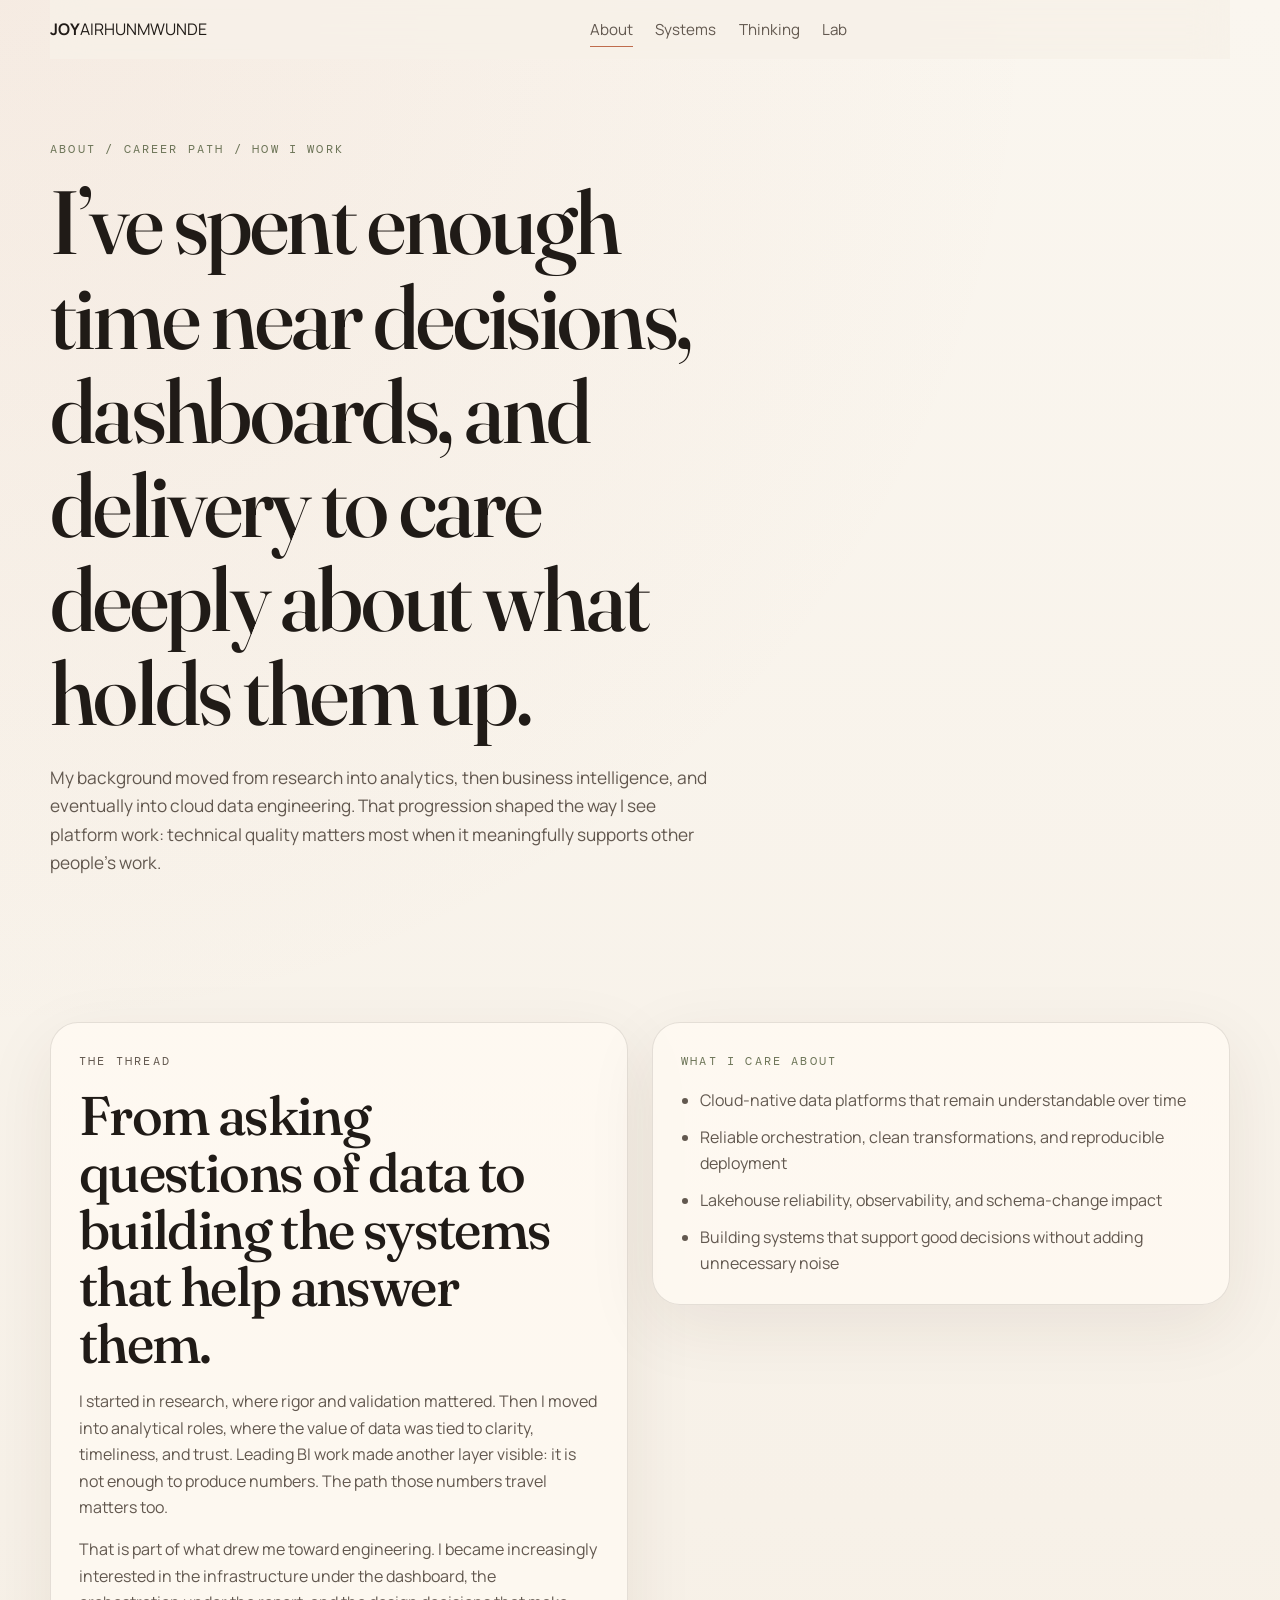
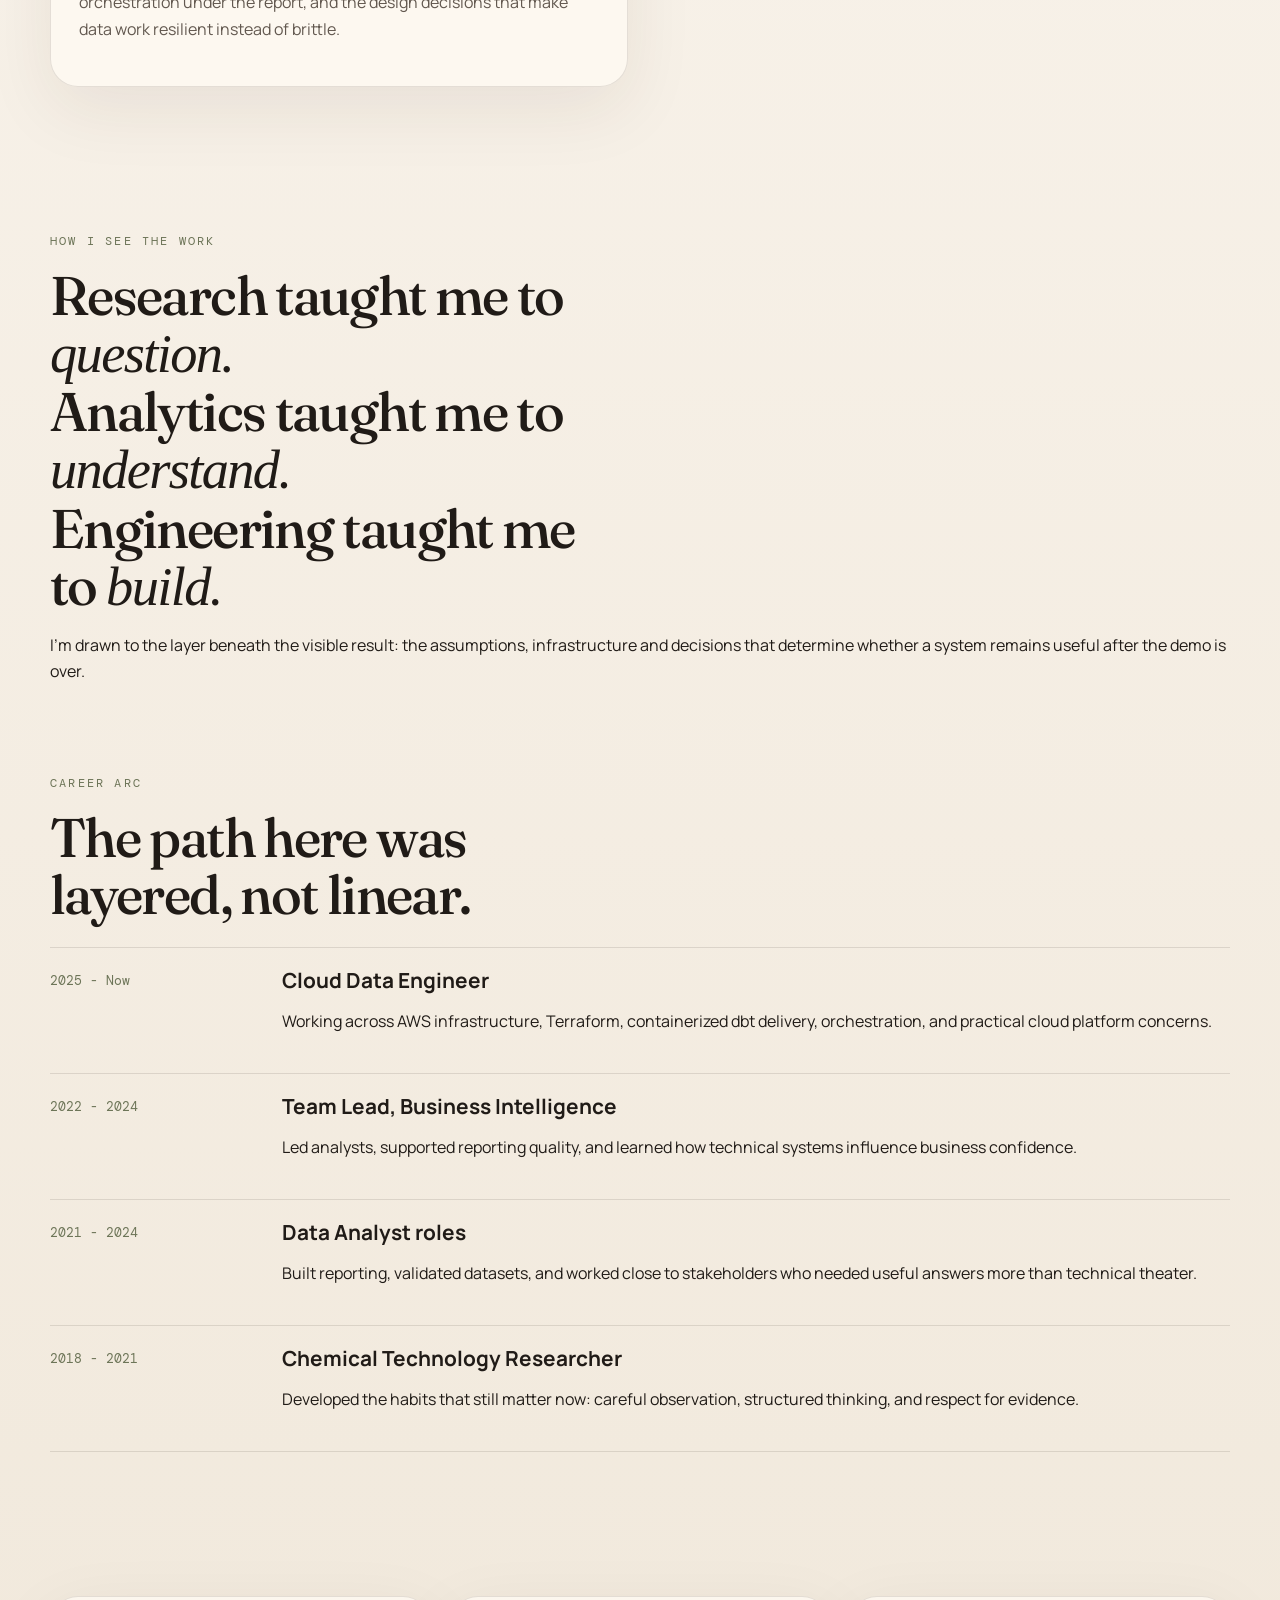
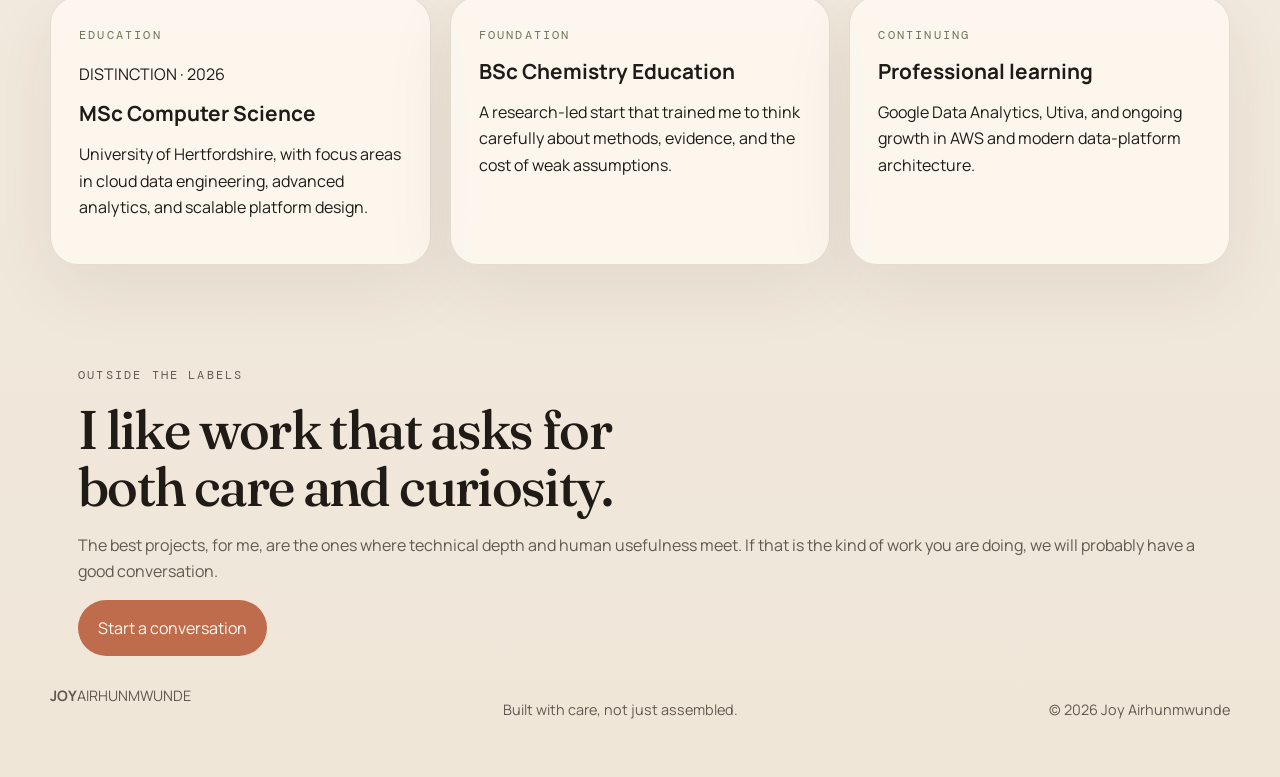
==== commit 504bad10: "Add files via upload" ====
--- a/about.html
+++ b/about.html
@@ -12,7 +12,7 @@
 </head>
 <body>
   <header class="site-header">
-    <a class="site-mark" href="index.html">JOY<span>/A</span></a>
+    <a class="wordmark" href="index.html"><strong>JOY</strong><span>AIRHUNMWUNDE</span></a>
     <nav class="site-nav" aria-label="Primary navigation">
       <a class="is-active" href="about.html">About</a>
       <a href="systems.html">Systems</a>
@@ -20,7 +20,7 @@
       <a href="lab.html">Lab</a>
     </nav>
     <div class="site-actions">
-      <a class="header-note" href="mailto:airhunmwundejoy@gmail.com">Open to thoughtful opportunities</a>
+      
       <button class="menu-toggle" type="button" aria-expanded="false" aria-controls="mobileMenu">Menu</button>
     </div>
   </header>
@@ -57,30 +57,7 @@
       </aside>
     </section>
 
-    <section class="section editorial-gallery">
-      <div class="section-heading reveal">
-        <p class="eyebrow">EDITORIAL IMAGE SPACE</p>
-        <h2>A cleaner way to introduce the person behind the work.</h2>
-      </div>
-      <div class="gallery-layout reveal delay-1">
-        <article class="photo-slot photo-slot-portrait">
-          <div class="photo-slot-label">
-            <strong>About Portrait</strong>
-            <span>Closer, more personal image</span>
-          </div>
-        </article>
-        <article class="photo-slot photo-slot-editorial">
-          <div class="photo-slot-label">
-            <strong>Career Milestone Image</strong>
-            <span>Graduation, event, or feature photo</span>
-          </div>
-        </article>
-        <article class="gallery-note">
-          <p class="card-kicker">WHY THIS MATTERS</p>
-          <p>Reference sites like the one you shared feel stronger because the photography does some of the storytelling. These framed slots are ready for that, so the site can become much more premium as soon as the images arrive.</p>
-        </article>
-      </div>
-    </section>
+    <section class="section about-manifesto reveal"><p class="eyebrow">HOW I SEE THE WORK</p><div class="manifesto-grid"><h2>Research taught me to <em>question.</em><br>Analytics taught me to <em>understand.</em><br>Engineering taught me to <em>build.</em></h2><p>I’m drawn to the layer beneath the visible result: the assumptions, infrastructure and decisions that determine whether a system remains useful after the demo is over.</p></div></section>
 
     <section class="section timeline-section">
       <div class="section-heading reveal">
@@ -122,7 +99,7 @@
     <section class="section credentials-grid">
       <article class="credential-card reveal">
         <p class="card-kicker">EDUCATION</p>
-        <h3>MSc Computer Science</h3>
+        <p class="credential-distinction">DISTINCTION · 2026</p><h3>MSc Computer Science</h3>
         <p>University of Hertfordshire, with focus areas in cloud data engineering, advanced analytics, and scalable platform design.</p>
       </article>
       <article class="credential-card reveal delay-1">
@@ -146,7 +123,7 @@
   </main>
 
   <footer class="site-footer">
-    <a class="site-mark" href="index.html">JOY<span>/A</span></a>
+    <a class="wordmark" href="index.html"><strong>JOY</strong><span>AIRHUNMWUNDE</span></a>
     <p>Built with care, not just assembled.</p>
     <p>© <span id="year"></span> Joy Airhunmwunde</p>
   </footer>
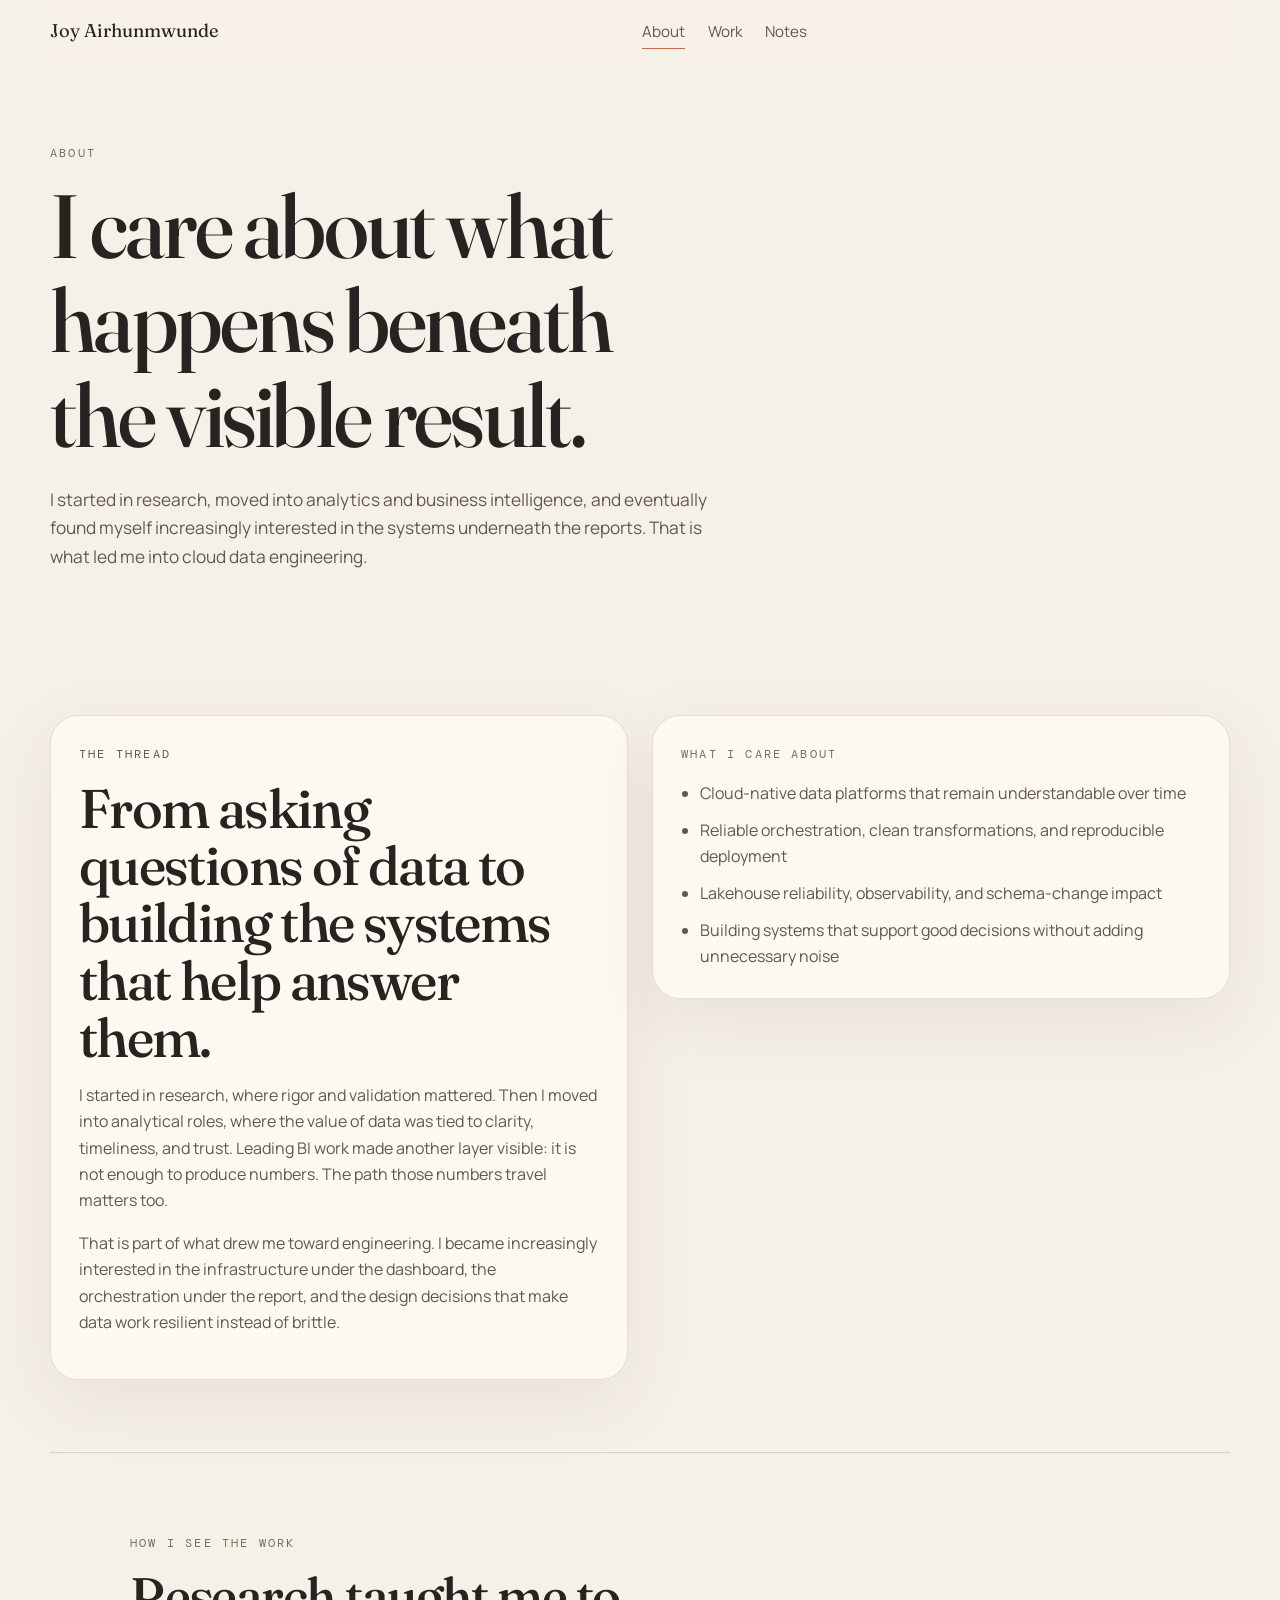
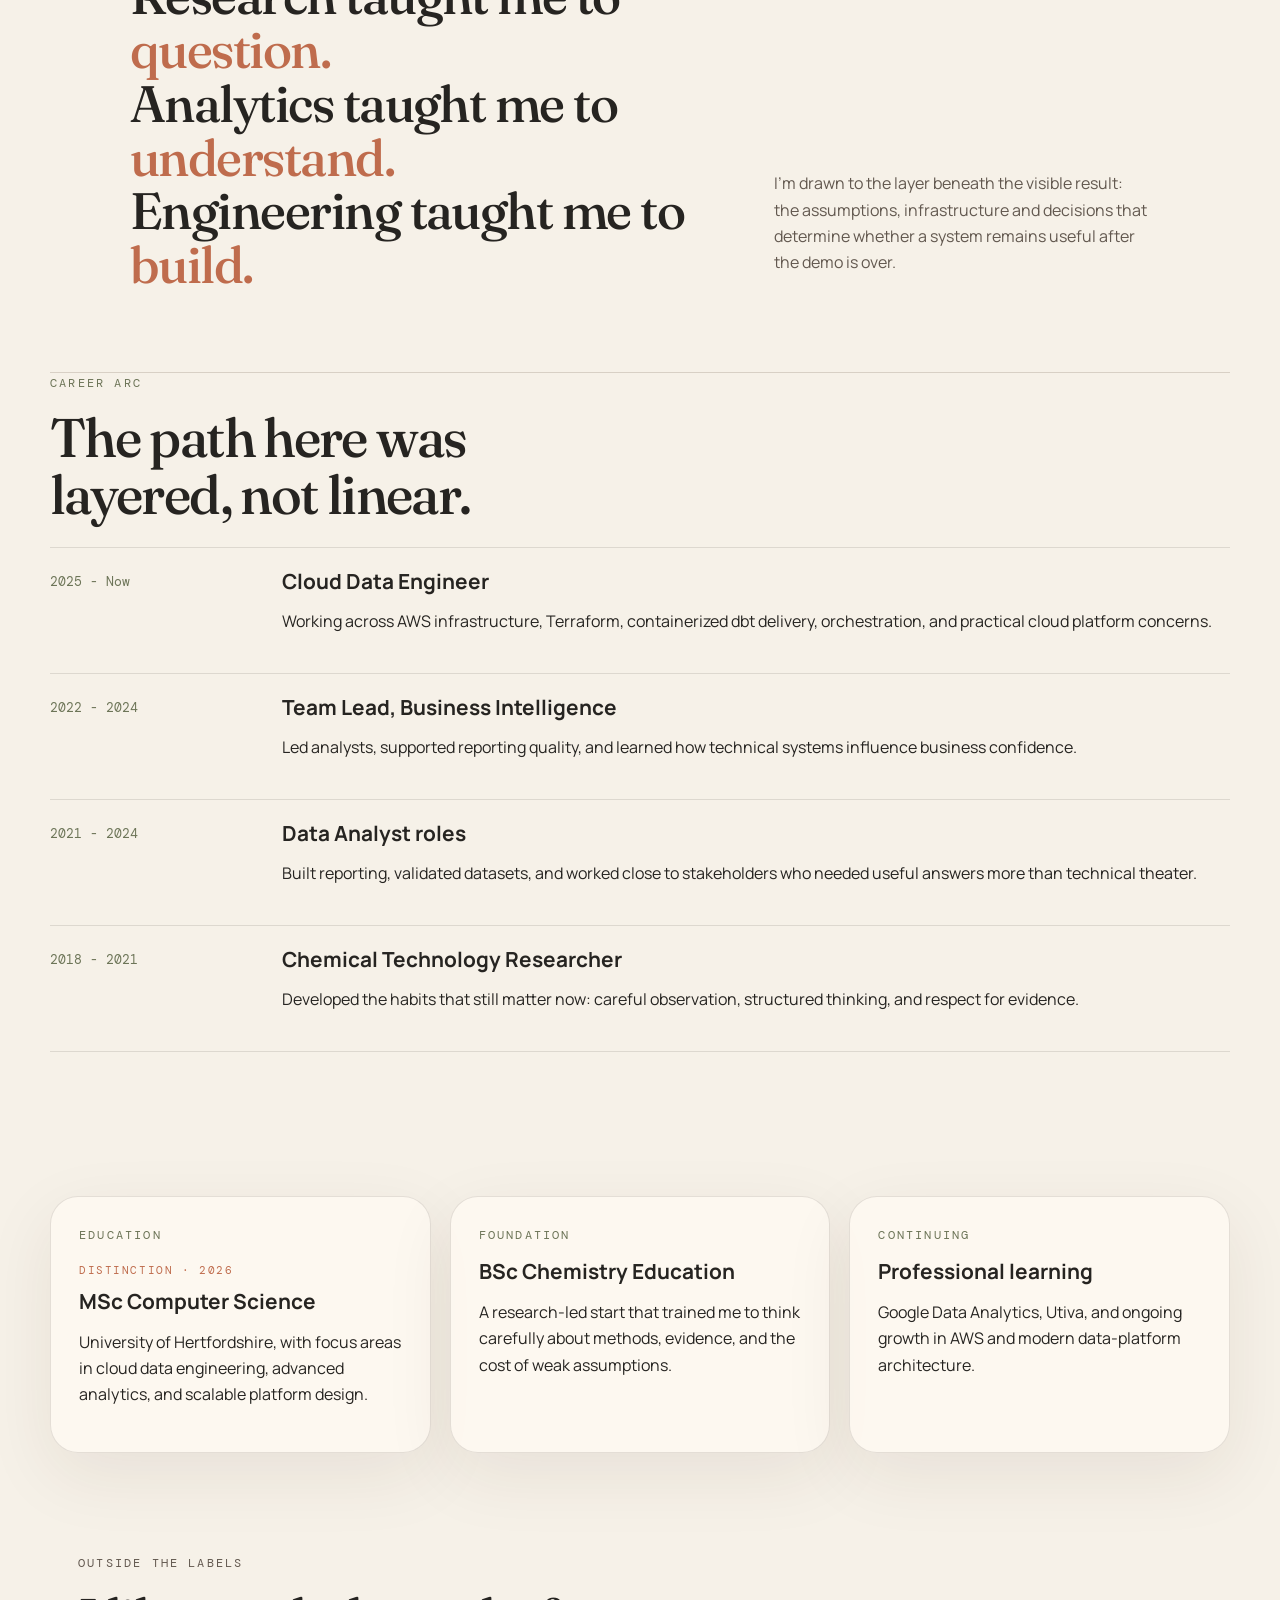
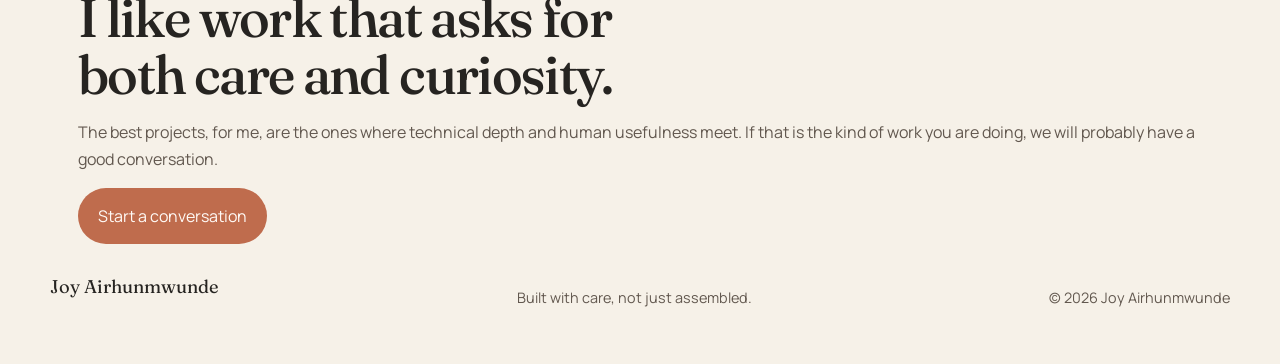
==== commit 5032d707: "Add files via upload" ====
--- a/about.html
+++ b/about.html
@@ -12,12 +12,12 @@
 </head>
 <body>
   <header class="site-header">
-    <a class="wordmark" href="index.html"><strong>JOY</strong><span>AIRHUNMWUNDE</span></a>
+    <a class="minimal-name" href="index.html">Joy Airhunmwunde</a>
     <nav class="site-nav" aria-label="Primary navigation">
       <a class="is-active" href="about.html">About</a>
-      <a href="systems.html">Systems</a>
-      <a href="thinking.html">Thinking</a>
-      <a href="lab.html">Lab</a>
+      <a href="systems.html">Work</a>
+      <a href="thinking.html">Notes</a>
+      
     </nav>
     <div class="site-actions">
       
@@ -27,16 +27,16 @@
 
   <div class="mobile-menu" id="mobileMenu">
     <a href="about.html">About</a>
-    <a href="systems.html">Systems</a>
-    <a href="thinking.html">Thinking</a>
-    <a href="lab.html">Lab</a>
+    <a href="systems.html">Work</a>
+    <a href="thinking.html">Notes</a>
+    
   </div>
 
   <main>
     <section class="page-hero reveal">
-      <p class="eyebrow">ABOUT / CAREER PATH / HOW I WORK</p>
-      <h1>I’ve spent enough time near decisions, dashboards, and delivery to care deeply about what holds them up.</h1>
-      <p class="page-intro">My background moved from research into analytics, then business intelligence, and eventually into cloud data engineering. That progression shaped the way I see platform work: technical quality matters most when it meaningfully supports other people’s work.</p>
+      <p class="eyebrow">ABOUT</p>
+      <h1>I care about what happens beneath the visible result.</h1>
+      <p class="page-intro">I started in research, moved into analytics and business intelligence, and eventually found myself increasingly interested in the systems underneath the reports. That is what led me into cloud data engineering.</p>
     </section>
 
     <section class="section two-column">
@@ -123,7 +123,7 @@
   </main>
 
   <footer class="site-footer">
-    <a class="wordmark" href="index.html"><strong>JOY</strong><span>AIRHUNMWUNDE</span></a>
+    <a class="minimal-name" href="index.html">Joy Airhunmwunde</a>
     <p>Built with care, not just assembled.</p>
     <p>© <span id="year"></span> Joy Airhunmwunde</p>
   </footer>
--- a/styles.css
+++ b/styles.css
@@ -1090,3 +1090,37 @@
     padding-bottom: 2rem;
   }
 }
+
+/* V4 brand refinement */
+.wordmark{display:inline-flex;align-items:baseline;gap:.55rem;white-space:nowrap}.wordmark strong{font-family:Fraunces,serif;font-size:1.35rem;font-weight:500}.wordmark span{font-family:"DM Mono",monospace;font-size:.58rem;letter-spacing:.18em;color:var(--accent)}
+.hero h1 em{font-style:normal;color:var(--accent)}.brand-art{position:relative;min-height:36rem;border:1px solid var(--line);border-radius:2rem;background:linear-gradient(145deg,#e8ddcf,#d9c6b3 54%,#cbb19d);overflow:hidden;box-shadow:var(--shadow)}.brand-art:before,.brand-art:after{content:"";position:absolute;border-radius:50%;border:1px solid rgba(32,27,23,.16);width:28rem;height:28rem;left:12%;top:8%}.brand-art:after{width:18rem;height:18rem;left:34%;top:27%;border-color:rgba(191,108,77,.48)}.brand-art-ring{position:absolute;border:1px solid rgba(109,117,88,.5);border-radius:50%}.ring-a{width:34rem;height:12rem;left:3%;top:38%;transform:rotate(-20deg)}.ring-b{width:27rem;height:9rem;left:18%;top:43%;transform:rotate(28deg)}.brand-art-node{position:absolute;width:1rem;height:1rem;border-radius:50%;background:var(--accent)}.node-a{left:30%;top:29%}.node-b{left:65%;top:48%;background:var(--olive)}.node-c{left:44%;top:66%;background:#b88b4e}.brand-art-copy{position:absolute;left:8%;right:8%;bottom:7%;display:grid;gap:.4rem}.brand-art-copy small{font-family:"DM Mono",monospace;color:var(--olive);letter-spacing:.15em}.brand-art-copy strong{font-family:Fraunces,serif;font-size:1.5rem;font-weight:500}.brand-art-copy span{color:var(--muted);font-size:.88rem}
+.milestone{width:min(calc(100% - 2rem),var(--max-width));margin:3rem auto 5rem;display:grid;grid-template-columns:.8fr 1.2fr;min-height:34rem;border-radius:2rem;overflow:hidden;background:#343936;color:#f7f1e8;box-shadow:var(--shadow)}.milestone-mark{position:relative;display:flex;align-items:center;justify-content:center;background:linear-gradient(145deg,#e5d8c8,#cbb29d);color:var(--ink);overflow:hidden}.milestone-mark span{position:absolute;font-family:Fraunces,serif;font-size:10rem;color:rgba(32,27,23,.08)}.milestone-mark strong{width:10rem;height:10rem;border:1px solid var(--accent);border-radius:50%;display:grid;place-items:center;font-family:Fraunces,serif;font-size:2.8rem;font-weight:500;z-index:1}.milestone-copy{padding:5rem;align-self:center}.milestone-copy .eyebrow{color:#cdb88f}.milestone-copy h2{font-size:clamp(4rem,7vw,7rem);color:#e7a78e}.milestone-copy h3{font-family:Fraunces,serif;font-weight:500;font-size:1.55rem;margin:1.2rem 0}.milestone-copy p{color:#d9d1c7}.milestone-copy .text-link{color:#e7a78e}
+.about-manifesto{background:#e8ded0;border-radius:2rem;padding:5rem!important}.manifesto-grid{display:grid;grid-template-columns:1.2fr .8fr;gap:5rem;align-items:end}.manifesto-grid h2{max-width:none}.manifesto-grid h2 em{font-style:normal;color:var(--accent)}.manifesto-grid>p{color:var(--muted)}.credential-distinction{font-family:"DM Mono",monospace!important;font-size:.7rem!important;letter-spacing:.14em!important;color:var(--accent)!important}
+@media(max-width:900px){.milestone,.manifesto-grid{grid-template-columns:1fr}.milestone-mark{min-height:23rem}.milestone-copy{padding:3rem}.brand-art{min-height:29rem}}@media(max-width:620px){.wordmark span{display:none}.milestone-copy{padding:2rem 1.4rem}.about-manifesto{padding:2rem!important}}
+
+/* ===== V5 QUIET PERSONAL WEBSITE ===== */
+:root{--v5-bg:#F6F1E8;--v5-paper:#FBF8F2;--v5-ink:#262421;--v5-muted:#6F6A63;--v5-accent:#B86B52;--v5-olive:#75765F;--v5-line:#D8D0C5}
+.minimal-site{background:var(--v5-bg);color:var(--v5-ink);font-family:Manrope,system-ui,sans-serif}
+.minimal-site h1,.minimal-site h2,.minimal-site h3{font-family:Fraunces,Georgia,serif;font-weight:500;letter-spacing:-.025em}
+.minimal-header{width:min(calc(100% - 3rem),1180px);height:86px;margin:auto;display:flex;align-items:center;border-bottom:1px solid var(--v5-line);gap:2.5rem}
+.minimal-name{font-family:Fraunces,Georgia,serif;font-size:1.15rem;text-decoration:none;color:var(--v5-ink);white-space:nowrap}
+.minimal-header nav{margin-left:auto;display:flex;gap:2rem}.minimal-header nav a,.minimal-actions a{font-size:.82rem;color:var(--v5-ink);text-decoration:none}.minimal-actions{display:flex;align-items:center;gap:1rem}.minimal-actions>a{border-bottom:1px solid var(--v5-ink)}
+.minimal-site .menu-toggle{display:none}
+.minimal-hero{width:min(calc(100% - 3rem),1180px);margin:auto;padding:10rem 0 9rem;max-width:1180px}
+.quiet-label{font-size:.68rem!important;font-weight:600;letter-spacing:.16em;color:var(--v5-olive)!important;text-transform:uppercase;margin:0 0 1.5rem!important}
+.minimal-hero h1{font-size:clamp(4.7rem,10vw,8.8rem);line-height:.88;margin:0 0 3rem;max-width:none}
+.hero-intro{font-family:Fraunces,Georgia,serif;font-size:clamp(1.8rem,3.3vw,3rem);line-height:1.2;max-width:24ch;margin:0 0 1.7rem}
+.hero-support{max-width:43rem;font-size:1rem;line-height:1.8;color:var(--v5-muted);margin:0 0 2.3rem}
+.simple-links{display:flex;gap:1.7rem;align-items:center;flex-wrap:wrap}.simple-links a{font-size:.85rem;color:var(--v5-ink);text-decoration:none}.simple-primary{background:var(--v5-ink);color:var(--v5-bg)!important;padding:.9rem 1.25rem;border-radius:2px}
+.minimal-section{width:min(calc(100% - 3rem),1180px);margin:auto;padding:7rem 0;border-top:1px solid var(--v5-line)}
+.editorial-split{display:grid;grid-template-columns:1fr 1fr;gap:8rem}.editorial-split h2,.minimal-section-head h2{font-size:clamp(2.6rem,5vw,4.7rem);line-height:1.03;margin:0}.editorial-split>div{max-width:32rem;color:var(--v5-muted);line-height:1.8}.under-link{display:inline-block;margin-top:1rem;color:var(--v5-accent)!important;text-decoration:none;font-size:.85rem}
+.minimal-section-head{display:grid;grid-template-columns:.5fr 1.5fr;align-items:start;margin-bottom:4rem}.minimal-section-head .quiet-label{margin-top:.65rem!important}
+.work-row{display:grid;grid-template-columns:45px 1fr 1.25fr 20px;gap:2rem;align-items:center;padding:2rem 0;border-top:1px solid var(--v5-line);color:var(--v5-ink);text-decoration:none}.work-row:last-child{border-bottom:1px solid var(--v5-line)}.work-no{font-size:.68rem;color:var(--v5-accent)}.work-row h3{font-size:1.65rem;margin:0 0 .3rem}.work-row div p{margin:0;font-size:.72rem;text-transform:uppercase;letter-spacing:.08em;color:var(--v5-olive)}.work-desc{margin:0;color:var(--v5-muted);font-size:.9rem;line-height:1.6}
+.degree-section{width:min(calc(100% - 3rem),1180px);margin:3rem auto 7rem;padding:6rem;display:grid;grid-template-columns:1.1fr .9fr;gap:7rem;background:#343936;color:#F6F1E8}.degree-section .quiet-label{color:#c7b78e!important}.degree-section h2{font-size:clamp(3rem,5.5vw,5.4rem);line-height:1.03;margin:0}.degree-section h2 em{font-style:normal;color:#D99A82}.degree-section>div:last-child{align-self:end;color:#D8D1C8;line-height:1.8}.degree-school{font-family:Fraunces,Georgia,serif;font-size:1.35rem;color:#F6F1E8}
+.note-links{border-top:1px solid var(--v5-line)}.note-row{display:grid;grid-template-columns:.55fr 1.35fr auto;gap:2rem;padding:1.7rem 0;border-bottom:1px solid var(--v5-line);align-items:center;color:var(--v5-ink);text-decoration:none}.note-row>span:first-child{font-size:.68rem;text-transform:uppercase;letter-spacing:.08em;color:var(--v5-olive)}.note-row h3{font-size:1.4rem;margin:0}.note-row>span:last-child{font-size:.78rem;color:var(--v5-accent)}
+.minimal-contact{width:min(calc(100% - 3rem),1180px);margin:auto;padding:8rem 0}.minimal-contact h2{font-family:Fraunces,Georgia,serif;font-size:clamp(2.7rem,5vw,4.8rem);line-height:1.06;max-width:17ch;margin:0 0 3rem}
+.minimal-footer{width:min(calc(100% - 3rem),1180px);margin:auto;padding:2rem 0 3rem;border-top:1px solid var(--v5-line);display:flex;justify-content:space-between;font-size:.72rem;color:var(--v5-muted)}
+/* tone down legacy pages without erasing their content */
+body:not(.minimal-site){background:#F6F1E8;color:#262421}.minimal-name{font-family:Fraunces,Georgia,serif}.about-manifesto{background:transparent!important;border-top:1px solid #D8D0C5;border-bottom:1px solid #D8D0C5;border-radius:0!important}.about-manifesto .manifesto-grid h2{font-size:clamp(2rem,4vw,3.6rem)}
+@media(max-width:800px){.minimal-header{height:72px}.minimal-header nav,.minimal-actions>a{display:none}.minimal-site .menu-toggle{display:block;margin-left:auto}.minimal-actions{margin-left:auto}.minimal-hero{padding:7rem 0 6rem}.editorial-split,.degree-section{grid-template-columns:1fr;gap:3rem}.minimal-section-head{grid-template-columns:1fr;gap:1rem}.work-row{grid-template-columns:32px 1fr 18px}.work-desc{grid-column:2}.degree-section{padding:3rem}.note-row{grid-template-columns:1fr auto}.note-row>span:first-child{grid-column:1/-1}.minimal-footer{flex-direction:column;gap:.5rem}}
+@media(max-width:520px){.minimal-header,.minimal-hero,.minimal-section,.minimal-contact,.minimal-footer,.degree-section{width:min(calc(100% - 2rem),1180px)}.minimal-hero h1{font-size:4.3rem}.minimal-hero{padding-top:5.5rem}.degree-section{padding:2.2rem 1.5rem}.work-row{gap:1rem}}
